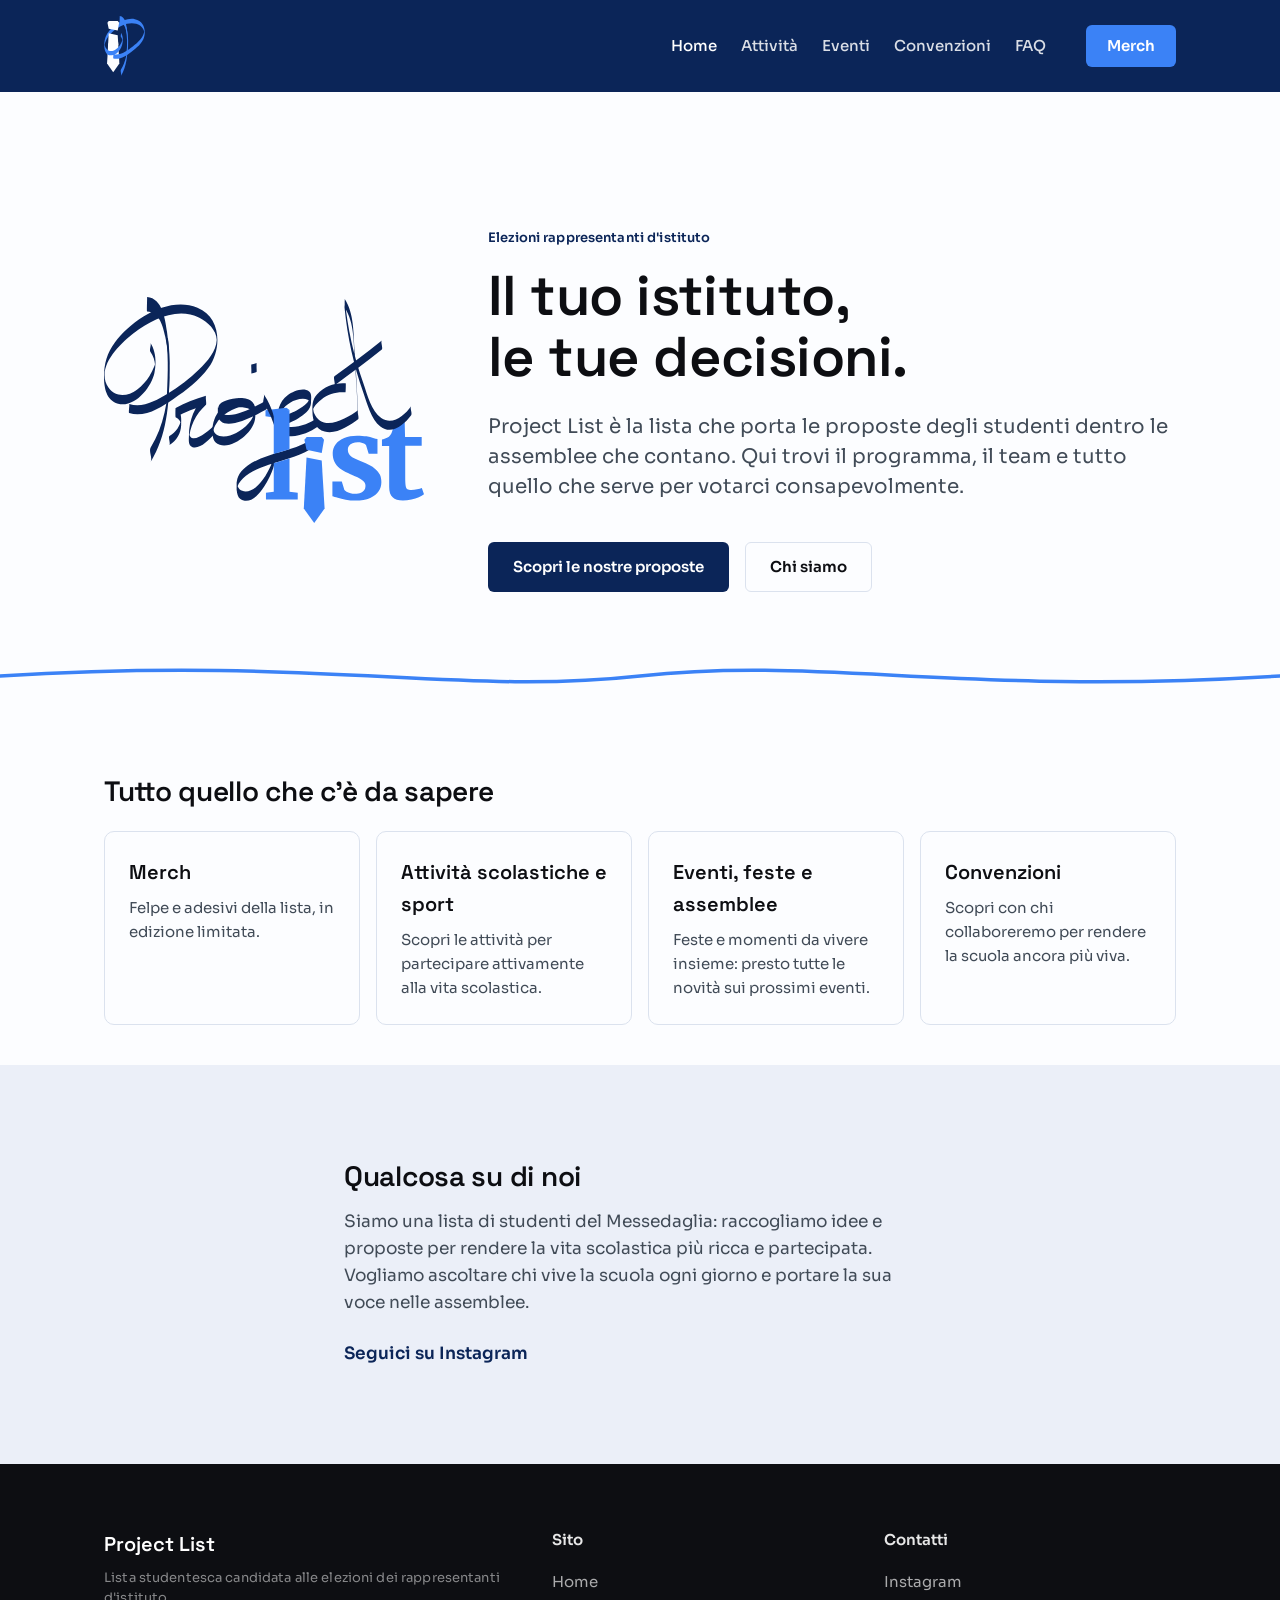
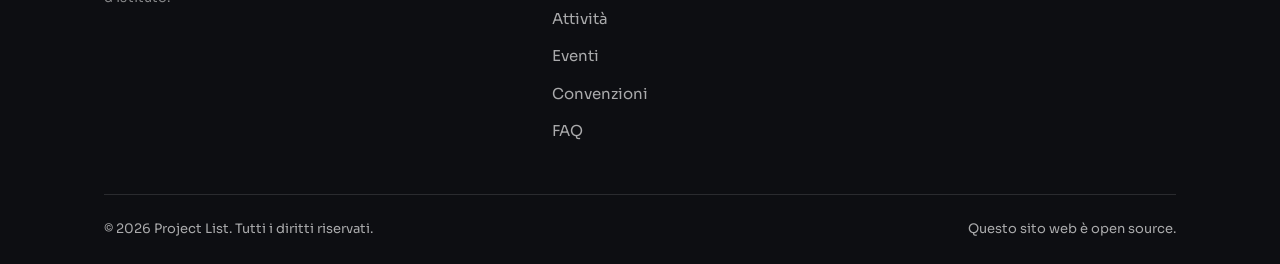
==== index.html @ 8d99fa71 "updated the empty pages" ====
<!DOCTYPE html>
<html lang="it">

<head>
  <meta charset="UTF-8">
  <meta name="viewport" content="width=device-width, initial-scale=1.0">

  <title>Home | Project List - A. Messedaglia</title>
  <meta name="description"
    content="Il sito ufficiale della lista Project List, candidata alle elezioni dei rappresentanti d'istituto. Scopri il programma, il team e i link utili.">

  <!-- Open Graph -->
  <meta property="og:type" content="website">
  <meta property="og:title" content="Project List - Candidatura Rappresentanti d'Istituto">
  <meta property="og:description"
    content="Il sito ufficiale della lista Project List, candidata alle elezioni dei rappresentanti d'istituto.">
  <meta property="og:image" content="assets/img/og-cover.jpg">
  <meta property="og:locale" content="it_IT">

  <!-- Favicon -->
  <link rel="icon" type="image/png" href="assets/logo/favicon.svg">

  <!-- CSS -->
  <link rel="stylesheet" href="style.css">
</head>

<body>

  <!-- ============ HEADER ============ -->
  <header class="site-header">
    <div class="container site-header__inner">
      <a href="index.html" class="site-header__logo">
        <img class="site-header__logo" src="assets/logo/icon.svg" alt="Project List">
      </a>

      <nav class="site-header__nav" id="site-nav" aria-label="Navigazione principale">
        <ul class="site-header__nav-list">
          <li><a href="index.html" aria-current="page">Home</a></li>
          <li><a href="pages/activities.html">Attività</a></li>
          <li><a href="pages/events.html">Eventi</a></li>
          <li><a href="pages/conventions.html">Convenzioni</a></li>
          <li><a href="pages/faq.html">FAQ</a></li>
        </ul>
        <a href="pages/merch.html" class="site-header__cta">Merch</a>
      </nav>

      <button class="site-header__toggle" aria-label="Apri il menu" aria-expanded="false"
        aria-controls="site-nav">&#9776;</button>
    </div>
  </header>

  <main>

    <!-- ============ HERO ============ -->
    <section class="section hero">
      <div class="container hero__inner">

        <div class="hero__logo">
          <img src="assets/logo/full-onwhite.svg" alt="Project List">
        </div>

        <div class="hero__copy">
          <p class="caption hero__eyebrow">Elezioni rappresentanti d'istituto</p>
          <h1 class="title title--hero hero__motto">
            Il tuo istituto,<br>le tue decisioni.
          </h1>
          <p class="text text--lg text--muted hero__lead">
            Project List è la lista che porta le proposte degli studenti dentro le assemblee che contano. Qui trovi il
            programma, il team e tutto quello che serve per votarci consapevolmente.
          </p>
          <div class="flex gap-2 hero__actions">
            <a href="#cards" class="button button--primary">Scopri le nostre proposte</a>
            <a href="#about-us" class="button button--secondary">Chi siamo</a>
          </div>
        </div>

      </div>
      <svg class="hero__stroke" viewBox="0 0 1120 40" preserveAspectRatio="none" aria-hidden="true">
        <path d="M0,20 C 280,0 400,40 560,20 C 720,0 840,40 1120,20" pathLength="1" />
      </svg>
    </section>

    <!-- ============ LINKS ============ -->
    <section class="section section--tight" id="cards">
      <div class="container">
        <h2 class="title title--md links__title">Tutto quello che c'è da sapere</h2>
        <div class="links__grid">
          <a href="pages/merch.html" class="card">
            <p class="card__title">Merch</p>
            <p class="card__text">Felpe e adesivi della lista, in edizione limitata.</p>
          </a>

          <a href="pages/activities.html" class="card">
            <p class="card__title">Attività scolastiche e sport</p>
            <p class="card__text">Scopri le attività per partecipare attivamente alla vita scolastica.</p>
          </a>

          <a href="pages/events.html" class="card">
            <p class="card__title">Eventi, feste e assemblee</p>
            <p class="card__text">Feste e momenti da vivere insieme: presto tutte le novità sui prossimi eventi.</p>
          </a>

          <a href="pages/conventions.html" class="card">
            <p class="card__title">Convenzioni</p>
            <p class="card__text">Scopri con chi collaboreremo per rendere la scuola ancora più viva.</p>
          </a>
        </div>
      </div>
    </section>

    <!-- ============ ABOUT US ============ -->
    <section class="section section--surface about" id="about-us">
      <div class="container about__inner">
        <h2 class="title title--md">Qualcosa su di noi</h2>
        <p class="text text--muted about__text">
          Siamo una lista di studenti del Messedaglia: raccogliamo idee e proposte per rendere la vita scolastica più
          ricca e partecipata. Vogliamo ascoltare chi vive la scuola ogni giorno e portare la sua voce nelle assemblee.
        </p>
        <a href="https://instagram.com" target="_blank" rel="noopener noreferrer" class="link">Seguici su Instagram</a>
      </div>
    </section>

  </main>

  <!-- ============ FOOTER ============ -->
  <footer class="site-footer">
    <div class="container">

      <div class="site-footer__grid">
        <div>
          <p class="site-footer__brand">Project List</p>
          <p class="caption" style="color: rgba(255,255,255,0.5);">
            Lista studentesca candidata alle elezioni dei rappresentanti d'istituto.
          </p>
        </div>

        <div>
          <p class="site-footer__col-title">Sito</p>
          <ul class="site-footer__col-list">
            <li><a href="index.html">Home</a></li>
            <li><a href="pages/activities.html">Attività</a></li>
            <li><a href="pages/events.html">Eventi</a></li>
            <li><a href="pages/conventions.html">Convenzioni</a></li>
            <li><a href="pages/faq.html">FAQ</a></li>
          </ul>
        </div>

        <div>
          <p class="site-footer__col-title">Contatti</p>
          <ul class="site-footer__col-list">
            <li><a href="https://instagram.com">Instagram</a></li>
          </ul>
        </div>
      </div>

      <div class="site-footer__bottom">
        <p>&copy; <span id="year"></span> Project List. Tutti i diritti riservati.</p>
        <div class="site-footer__legal-links">
          <a href="https://github.com/ie74/project-list">Questo sito web è open source.</a>
        </div>
      </div>

    </div>
  </footer>

  <script src="script.js"></script>

</body>

</html>
---- style.css ----
/* --- Fonts --- */
@import url('https://fonts.googleapis.com/css2?family=Space+Grotesk:wght@500;600;700&family=Sora:wght@400;500;600;700&display=swap');

/* ========================================================= */
:root {
  /* Primary colors (from brandboard) */
  --color-text-primary: #0d0e12;
  --color-text-secondary: #414b57;
  --color-bg: #fcfdff;
  --color-surface: #ebeff8;
  --color-accent: #3b82f6;
  --color-accent-navy: #0b2558;

  /* Variants */
  --color-accent-hover: #2f6fe0;
  --color-navy-hover: #0e2f6b;
  --color-border: #dbe2ee;

  /* Tipografy */
  --font-display: 'Space Grotesk', 'Segoe UI', sans-serif;
  --font-body: 'Sora', 'Segoe UI', sans-serif;

  /* Font sizes */
  --fs-xs: 0.8125rem;
  --fs-sm: 0.9375rem;
  --fs-base: 1.0625rem;
  --fs-lg: 1.25rem;
  --fs-xl: 1.75rem;
  --fs-2xl: 2.5rem;
  --fs-3xl: 3.5rem;

  /* Spacing */
  --space-1: 0.5rem;
  --space-2: 1rem;
  --space-3: 1.5rem;
  --space-4: 2.5rem;
  --space-5: 4rem;
  --space-6: 6rem;

  /* Layout */
  --max-width: 1120px;
  --radius-sm: 6px;
  --radius-md: 10px;

  /* Motion */
  --ease: cubic-bezier(0.4, 0, 0.2, 1);
  --transition-fast: 0.15s var(--ease);
  --transition-base: 0.25s var(--ease);
}

/* ========================================================= */
/* --- CSS Reset --- */
*,
*::before,
*::after {
  margin: 0;
  padding: 0;
  box-sizing: border-box;
}

html {
  scroll-behavior: smooth;
  -ms-overflow-style: none;
  scrollbar-width: none;
}

html::-webkit-scrollbar {
  display: none;
}

body {
  margin: 0;
  background: var(--color-bg);
  color: var(--color-text-primary);
  font-family: var(--font-body);
  font-size: var(--fs-base);
  line-height: 1.6;
  -webkit-font-smoothing: antialiased;
}

img,
svg {
  display: block;
  max-width: 100%;
}

a {
  color: inherit;
  text-decoration: none;
}

ul,
ol {
  list-style: none;
}

button {
  font: inherit;
  border: none;
  background: none;
  cursor: pointer;
}

/* --- Visible focus --- */
:focus-visible {
  outline: 2px solid var(--color-accent);
  outline-offset: 3px;
}

/* --- Reduced animations --- */
@media (prefers-reduced-motion: reduce) {

  *,
  *::before,
  *::after {
    animation-duration: 0.01ms !important;
    animation-iteration-count: 1 !important;
    transition-duration: 0.01ms !important;
    scroll-behavior: auto !important;
  }
}

/* ========================================================= */
/* --- Base Layout --- */

.container {
  width: 100%;
  max-width: var(--max-width);
  margin-inline: auto;
  padding-inline: var(--space-3);
}

.section {
  padding-block: var(--space-6);
}

.section--tight {
  padding-block: var(--space-4);
}

@media (max-width: 830px) {
  .section {
    padding-block: var(--space-3);
  }

  .section--tight{
    padding-block: var(--space-2);
  }
}

.section--surface {
  background: var(--color-surface);
}

main {
  display: block;
}

/* ========================================================= */
/* --- Typography --- */

/* Ttiles */
.title {
  font-family: var(--font-display);
  font-weight: 600;
  line-height: 1.1;
  letter-spacing: -0.01em;
  color: var(--color-text-primary);
}

.title--hero {
  font-size: var(--fs-3xl);
}

.title--lg {
  font-size: var(--fs-2xl);
}

.title--md {
  font-size: var(--fs-xl);
}

/* Text */
.text {
  font-family: var(--font-body);
  font-size: var(--fs-base);
  color: var(--color-text-primary);
}

.text--muted {
  color: var(--color-text-secondary);
}

.text--lg {
  font-size: var(--fs-lg);
  line-height: 1.5;
}

/* Captions */
.caption {
  font-family: var(--font-body);
  font-size: var(--fs-xs);
  color: var(--color-text-secondary);
  letter-spacing: 0.01em;
}

/* Links */
.link {
  color: var(--color-accent-navy);
  font-weight: 600;
  position: relative;
  transition: color var(--transition-fast);
}

/* clip-path invece di scaleX: evita che l'underline sembri più spesso
   durante l'animazione (subpixel snapping su elementi sottili) */
.link::after {
  content: '';
  position: absolute;
  left: 0;
  bottom: -2px;
  width: 100%;
  height: 1.5px;
  background: currentColor;
  clip-path: inset(0 100% 0 0);
  transition: clip-path var(--transition-base);
}

.link:hover::after {
  clip-path: inset(0 0 0 0);
}

.link:hover {
  color: var(--color-accent);
}

/* ========================================================= */
/* Buttons */

.button {
  display: inline-flex;
  align-items: center;
  justify-content: center;
  gap: var(--space-1);
  padding: 0.8em 1.6em;
  border-radius: var(--radius-sm);
  font-family: var(--font-body);
  font-weight: 600;
  font-size: var(--fs-sm);
  cursor: pointer;
  transition: background var(--transition-fast), color var(--transition-fast), border-color var(--transition-fast), transform var(--transition-fast);
  border: 1.5px solid transparent;
}

.button:active {
  transform: translateY(1px);
}

/* Primary */
.button--primary {
  background: var(--color-accent-navy);
  color: #fff;
}

.button--primary:hover {
  background: var(--color-navy-hover);
}

/* Secondary */
.button--secondary {
  background: transparent;
  border-color: var(--color-border);
  color: var(--color-text-primary);
}

.button--secondary:hover {
  border-color: var(--color-accent-navy);
  color: var(--color-accent-navy);
}

/* Accent */
.button--accent {
  background: var(--color-accent);
  color: #fff;
}

.button--accent:hover {
  background: var(--color-accent-hover);
}

/* ========================================================= */
/* Cards */

.card {
  display: block;
  padding: var(--space-3);
  background: var(--color-bg);
  border: 1.5px solid var(--color-border);
  border-radius: var(--radius-md);
  transition: border-color var(--transition-base), transform var(--transition-base);
}

.card:hover {
  border-color: var(--color-accent);
  transform: translateY(-3px);
}

.card__title {
  font-family: var(--font-display);
  font-weight: 600;
  font-size: var(--fs-lg);
  color: var(--color-text-primary);
  margin-bottom: var(--space-1);
}

.card__text {
  font-size: var(--fs-sm);
  color: var(--color-text-secondary);
}

/* ========================================================= */
/* Header */

.site-header {
  background: var(--color-accent-navy);
  position: sticky;
  top: 0;
  z-index: 100;
}

.site-header__inner {
  display: flex;
  align-items: center;
  justify-content: space-between;
  gap: var(--space-3);
  padding-block: var(--space-2);
}

/* Logo */
.site-header__logo {
  display: flex;
  align-items: center;
  height: 60px;
}

.site-header__nav {
  display: flex;
  align-items: center;
  gap: var(--space-4);
}

.site-header__nav-list {
  display: flex;
  gap: var(--space-3);
}

.site-header__nav-list a {
  color: rgba(255, 255, 255, 0.85);
  font-size: var(--fs-sm);
  font-weight: 500;
  transition: color var(--transition-fast);
}

.site-header__nav-list a:hover,
.site-header__nav-list a[aria-current="page"] {
  color: #fff;
}

.site-header__cta {
  background: var(--color-accent);
  color: #fff;
  padding: 0.6em 1.4em;
  border-radius: var(--radius-sm);
  font-size: var(--fs-sm);
  font-weight: 600;
  transition: background var(--transition-fast);
}

.site-header__cta:hover {
  background: var(--color-accent-hover);
}

/* Toggle menu mobile */
.site-header__toggle {
  display: none;
  color: #fff;
  font-size: 1.5rem;
}

@media (max-width: 720px) {
  .site-header__nav {
    display: none;
  }

  .site-header__toggle {
    display: block;
  }

  /* Stato aperto: il menu diventa un pannello a tutta larghezza sotto l'header */
  .site-header__nav.is-open {
    display: flex;
    flex-direction: column;
    align-items: flex-start;
    gap: var(--space-2);
    position: absolute;
    top: 100%;
    left: 0;
    right: 0;
    background: var(--color-accent-navy);
    padding: var(--space-2) var(--space-3) var(--space-3);
  }

  .site-header__nav.is-open .site-header__nav-list {
    flex-direction: column;
    gap: var(--space-2);
  }
}

/* ========================================================= */
/* Footer */

.site-footer {
  background: var(--color-text-primary);
  color: rgba(255, 255, 255, 0.65);
  padding-block: var(--space-5) var(--space-3);
}

.site-footer__grid {
  display: grid;
  grid-template-columns: 1.4fr 1fr 1fr;
  gap: var(--space-4);
  padding-bottom: var(--space-4);
  border-bottom: 1px solid rgba(255, 255, 255, 0.12);
}

@media (max-width: 720px) {
  .site-footer__grid {
    grid-template-columns: 1fr;
    gap: var(--space-3);
  }
}

.site-footer__brand {
  color: #fff;
  font-family: var(--font-display);
  font-weight: 600;
  font-size: var(--fs-lg);
  margin-bottom: var(--space-1);
}

.site-footer__col-title {
  color: rgba(255, 255, 255, 0.9);
  font-weight: 600;
  font-size: var(--fs-sm);
  margin-bottom: var(--space-2);
}

.site-footer__col-list li {
  margin-bottom: 0.6em;
}

.site-footer__col-list a {
  font-size: var(--fs-sm);
  transition: color var(--transition-fast);
}

.site-footer__col-list a:hover {
  color: #fff;
}

.site-footer__bottom {
  display: flex;
  align-items: center;
  justify-content: space-between;
  flex-wrap: wrap;
  gap: var(--space-2);
  padding-top: var(--space-3);
  font-size: var(--fs-xs);
}

.site-footer__legal-links {
  display: flex;
  gap: var(--space-3);
}

.site-footer__legal-links a:hover {
  color: #fff;
}

/* ========================================================= */
/* Utility */

.flex {
  display: flex;
}

.flex-col {
  display: flex;
  flex-direction: column;
}

.items-center {
  align-items: center;
}

.justify-between {
  justify-content: space-between;
}

.gap-1 {
  gap: var(--space-1);
}

.gap-2 {
  gap: var(--space-2);
}

.gap-3 {
  gap: var(--space-3);
}

.text-center {
  text-align: center;
}

.sr-only {
  position: absolute;
  width: 1px;
  height: 1px;
  padding: 0;
  margin: -1px;
  overflow: hidden;
  clip: rect(0, 0, 0, 0);
  white-space: nowrap;
  border: 0;
}

.section {
  scroll-margin-top: 92px;
}

/* =========================================================
PAGES
========================================================= */

/* --- Index --- */
.hero {
  position: relative;
  background: var(--color-bg);
  padding-bottom: var(--space-4);
  overflow: hidden;
}

.hero__inner {
  display: flex;
  align-items: center;
  gap: var(--space-5);
  padding-block: var(--space-4);
}

.hero__logo {
  flex: 0 0 auto;
  width: 320px;
}

.hero__logo img {
  width: 100%;
  height: auto;
}

.hero__copy {
  flex: 1 1 auto;
  min-width: 0;
}

@media (max-width: 830px) {
  .hero__inner {
    flex-direction: column;
    align-items: flex-start;
    gap: var(--space-3);
  }

  .hero__logo {
    width: min(250px, 100%);
    margin: 0px auto;
  }
}

.hero__eyebrow {
  margin-bottom: var(--space-2);
  color: var(--color-accent-navy);
  font-weight: 600;
}

.hero__motto {
  margin-bottom: var(--space-3);
}

.hero__lead {
  max-width: 56ch;
  margin-bottom: var(--space-4);
}

.hero__actions {
  flex-wrap: wrap;
}

/* Hero stroke */
.hero__stroke {
  width: 100%;
  height: 40px;
  margin-top: var(--space-3);
}

.hero__stroke path {
  fill: none;
  stroke: var(--color-accent);
  stroke-width: 3.5;
  stroke-linecap: round;
  /* pathLength="1" normalizza la lunghezza del tracciato: evita il salto
     ("teleport") che si vedeva al primo render con dasharray/offset a 1000 */
  stroke-dasharray: 1;
  stroke-dashoffset: 1;
  animation: draw-stroke 1.4s var(--ease) 0.3s forwards;
}

@keyframes draw-stroke {
  to {
    stroke-dashoffset: 0;
  }
}

.links__title {
  margin-bottom: var(--space-3);
}

.links__grid {
  display: grid;
  grid-template-columns: repeat(4, 1fr);
  gap: var(--space-2);
}

@media (max-width: 900px) {
  .links__grid {
    grid-template-columns: repeat(2, 1fr);
  }
}

@media (max-width: 540px) {
  .links__grid {
    grid-template-columns: 1fr;
  }
}

.about__inner {
  max-width: 640px;
}

.about__text {
  margin-block: var(--space-2) var(--space-3);
}

/* Activities */

.coming-soon {
  position: relative;
  overflow: hidden;
  min-height: 430px;
  display: grid;
  place-items: center;
  isolation: isolate;
}

.coming-soon::before,
.coming-soon::after {
  content: '';
  position: absolute;
  z-index: -1;
  width: 340px;
  aspect-ratio: 1;
  border-radius: 50%;
  filter: blur(1px);
}

.coming-soon::before {
  top: -210px;
  right: -70px;
  background: radial-gradient(circle, rgba(59, 130, 246, 0.2), transparent 70%);
}

.coming-soon::after {
  bottom: -220px;
  left: -70px;
  background: radial-gradient(circle, rgba(11, 37, 88, 0.15), transparent 70%);
}

.coming-soon__content {
  width: min(100%, 860px);
  margin-inline: auto;
  padding: clamp(2rem, 6vw, 5rem);
  text-align: center;
  background: rgba(255, 255, 255, 0.78);
  border: 1px solid var(--color-border);
  border-radius: 24px;
  box-shadow: 0 24px 70px rgba(11, 37, 88, 0.1);
  backdrop-filter: blur(12px);
}

.coming-soon__eyebrow {
  display: inline-block;
  margin-bottom: var(--space-2);
  padding: 0.35rem 0.8rem;
  border-radius: 999px;
  background: #e7efff;
  color: var(--color-accent-navy);
  font-weight: 700;
  text-transform: uppercase;
  letter-spacing: 0.08em;
}

.coming-soon__title {
  margin-bottom: var(--space-2);
  font-size: clamp(2.8rem, 8vw, 5.4rem);
  letter-spacing: -0.06em;
}

.coming-soon__text {
  max-width: 48ch;
  margin: 0 auto var(--space-3);
}

.coming-soon__actions {
  display: flex;
  justify-content: center;
  flex-wrap: wrap;
  gap: var(--space-1);
}

@media (max-width: 600px) {
  .coming-soon {
    min-height: 360px;
  }
}

.bento {
      display: grid;
      grid-template-columns: repeat(4, 1fr);
      grid-auto-rows: minmax(180px, auto);
      gap: var(--space-2);
}


.bento__item {
  display: flex;
  flex-direction: column;
  justify-content: space-between;
  min-width: 0;
}

.bento__item--wide {
  grid-column: span 2;
}

.bento__item--tall {
  grid-row: span 2;
}

.bento__icon {
  font-size: 2rem;
  line-height: 1;
}

.bento__item--more {
  align-items: center;
  justify-content: center;
  text-align: center;
  background: var(--color-surface);
}

.card__title,
.card__text {
  overflow-wrap: break-word;
}

@media (max-width: 900px) {
  .bento {
    grid-template-columns: repeat(2, 1fr);
  }

  .bento__item--wide {
    grid-column: span 2;
  }

  .bento__item--tall {
    grid-row: span 1;
  }
}

@media (max-width: 540px) {
  .bento {
    grid-template-columns: 1fr;
    grid-auto-rows: auto;
  }

  .bento__item,
  .bento__item--wide,
  .bento__item--tall {
    grid-column: span 1;
    grid-row: span 1;
  }
}
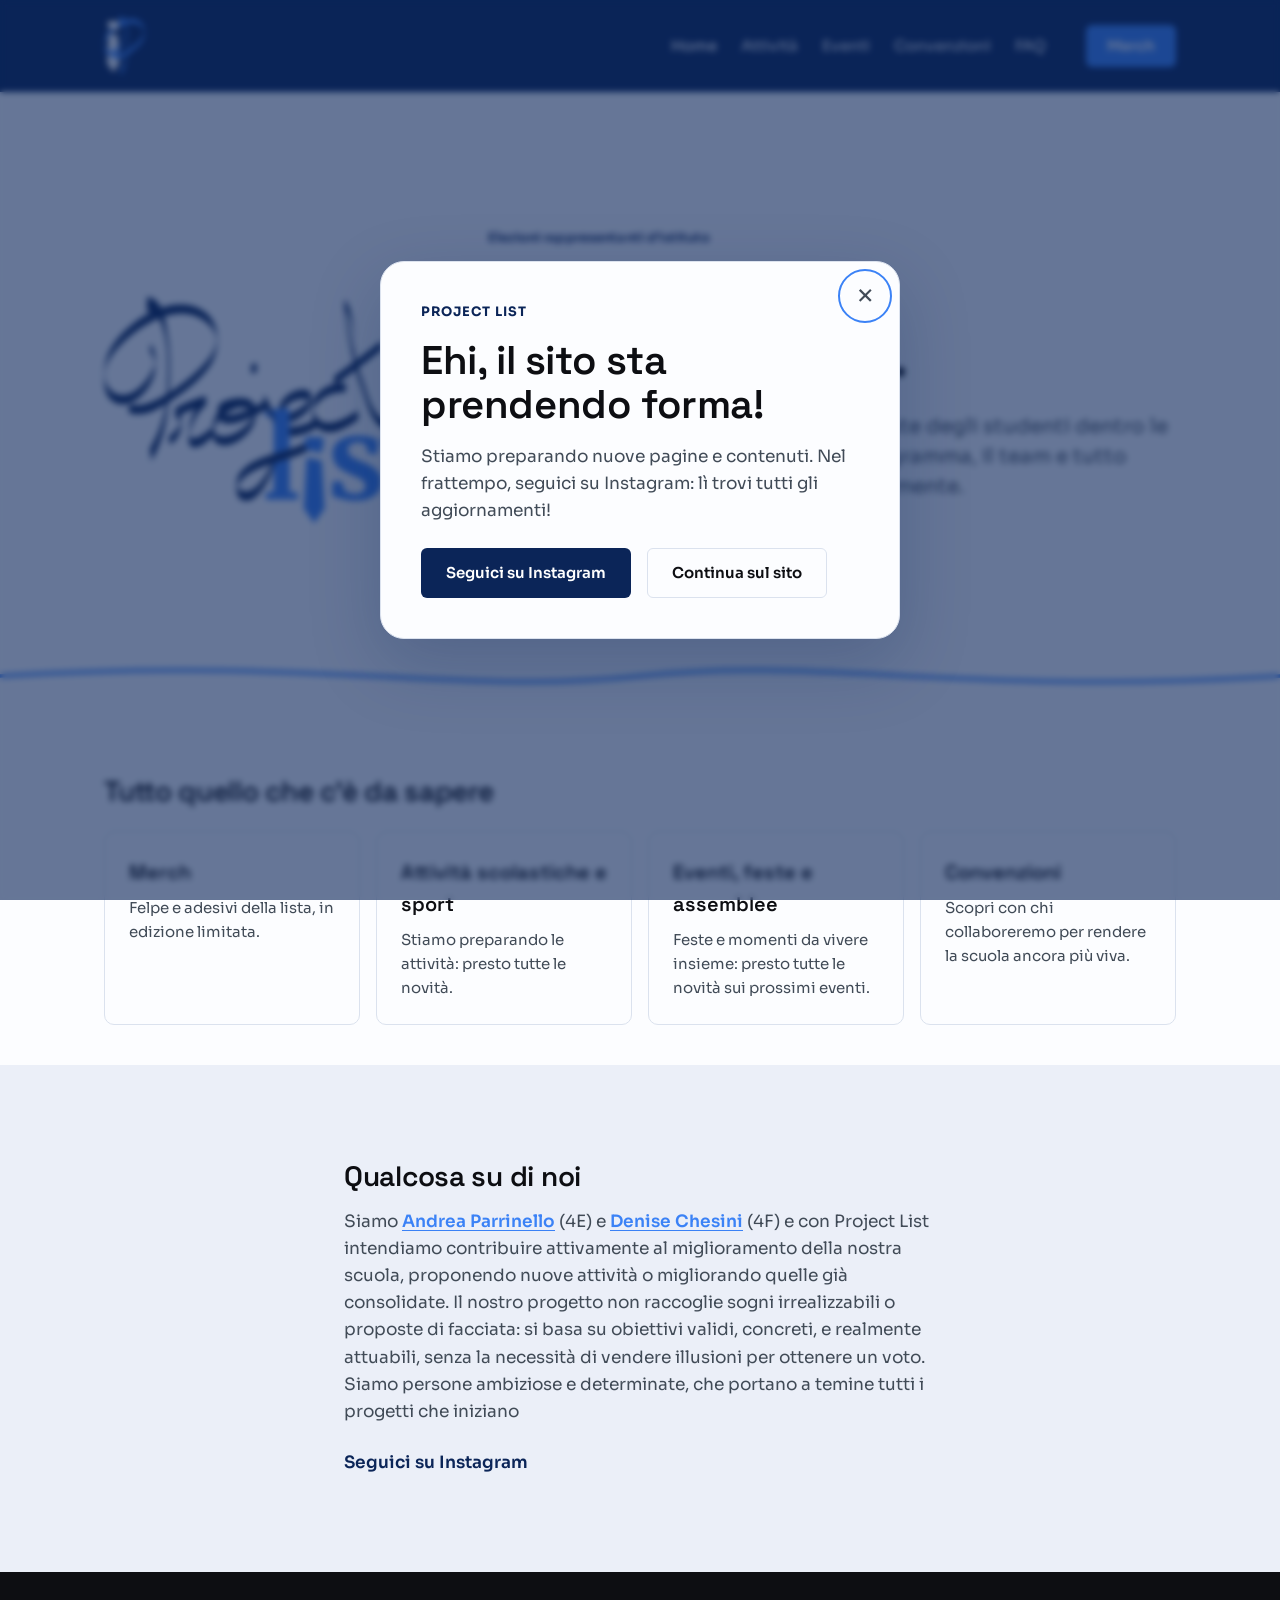
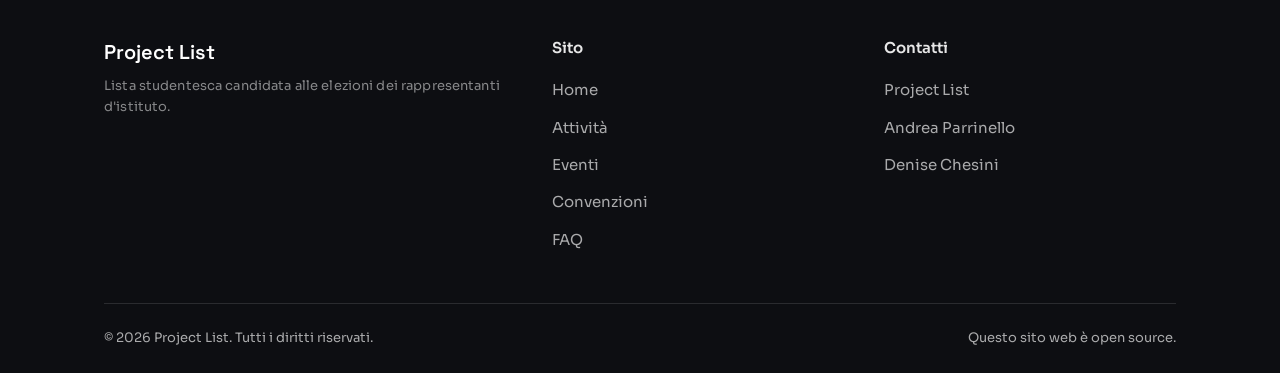
==== commit 3c85bd21: "added some features" ====
--- a/index.html
+++ b/index.html
@@ -92,7 +92,7 @@
 
           <a href="pages/activities.html" class="card">
             <p class="card__title">Attività scolastiche e sport</p>
-            <p class="card__text">Scopri le attività per partecipare attivamente alla vita scolastica.</p>
+            <p class="card__text">Stiamo preparando le attività: presto tutte le novità.</p>
           </a>
 
           <a href="pages/events.html" class="card">
@@ -113,8 +113,9 @@
       <div class="container about__inner">
         <h2 class="title title--md">Qualcosa su di noi</h2>
         <p class="text text--muted about__text">
-          Siamo una lista di studenti del Messedaglia: raccogliamo idee e proposte per rendere la vita scolastica più
-          ricca e partecipata. Vogliamo ascoltare chi vive la scuola ogni giorno e portare la sua voce nelle assemblee.
+          Siamo <a class="about__person-link" href="https://www.instagram.com/_andreaparrinello" target="_blank" rel="noopener noreferrer">Andrea Parrinello</a> (4E) e <a class="about__person-link" href="https://www.instagram.com/denisechesini/" target="_blank" rel="noopener noreferrer">Denise Chesini</a> (4F) e con Project List intendiamo contribuire attivamente al miglioramento della nostra scuola, proponendo nuove attività o migliorando quelle già consolidate.
+          Il nostro progetto non raccoglie sogni irrealizzabili o proposte di facciata: si basa su obiettivi validi, concreti, e realmente attuabili, senza la necessità di vendere illusioni per ottenere un voto.
+          Siamo persone ambiziose e determinate,  che portano a temine tutti i progetti che iniziano
         </p>
         <a href="https://instagram.com" target="_blank" rel="noopener noreferrer" class="link">Seguici su Instagram</a>
       </div>
@@ -148,7 +149,9 @@
         <div>
           <p class="site-footer__col-title">Contatti</p>
           <ul class="site-footer__col-list">
-            <li><a href="https://instagram.com">Instagram</a></li>
+            <li><a href="https://instagram.com">Project List</a></li>
+            <li><a href="https://www.instagram.com/_andreaparrinello">Andrea Parrinello</a></li>
+            <li><a href="https://www.instagram.com/denisechesini/">Denise Chesini</a></li>
           </ul>
         </div>
       </div>
--- a/style.css
+++ b/style.css
@@ -488,6 +488,76 @@
 }
 
 /* ========================================================= */
+/* Site notice */
+
+.site-notice {
+  width: min(520px, calc(100% - 2rem));
+  max-height: calc(100dvh - 2rem);
+  margin: auto;
+  padding: clamp(1.5rem, 5vw, 2.5rem);
+  overflow-y: auto;
+  background: var(--color-bg);
+  color: var(--color-text-primary);
+  border: 1px solid var(--color-border);
+  border-radius: 24px;
+  box-shadow: 0 24px 70px rgba(11, 37, 88, 0.22);
+}
+
+.site-notice::backdrop {
+  background: rgba(11, 37, 88, 0.62);
+  backdrop-filter: blur(3px);
+}
+
+.site-notice__close {
+  position: absolute;
+  top: 0.75rem;
+  right: 0.75rem;
+  display: grid;
+  place-items: center;
+  width: 2.75rem;
+  height: 2.75rem;
+  border-radius: 50%;
+  color: var(--color-text-secondary);
+  font-size: 1.75rem;
+  line-height: 1;
+  transition: background var(--transition-fast), color var(--transition-fast);
+}
+
+.site-notice__close:hover {
+  background: var(--color-surface);
+  color: var(--color-text-primary);
+}
+
+.site-notice__eyebrow {
+  margin-bottom: var(--space-2);
+  color: var(--color-accent-navy);
+  font-weight: 700;
+  text-transform: uppercase;
+  letter-spacing: 0.08em;
+}
+
+.site-notice__title {
+  margin-bottom: var(--space-2);
+  font-size: clamp(1.8rem, 5vw, 2.5rem);
+}
+
+.site-notice__text {
+  margin-bottom: var(--space-3);
+}
+
+.site-notice__actions {
+  display: flex;
+  flex-wrap: wrap;
+  gap: var(--space-2);
+}
+
+@media (max-width: 540px) {
+  .site-notice__actions > * {
+    width: 100%;
+  }
+}
+
+/* ========================================================= */
 /* Utility */
 
 .flex {
@@ -660,6 +730,18 @@
   margin-block: var(--space-2) var(--space-3);
 }
 
+.about__person-link {
+  color: var(--color-accent);
+  font-weight: 600;
+  text-decoration: underline;
+  text-underline-offset: 0.2em;
+  cursor: pointer;
+}
+
+.about__person-link:hover {
+  color: var(--color-accent-hover);
+}
+
 /* Activities */
 
 .coming-soon {
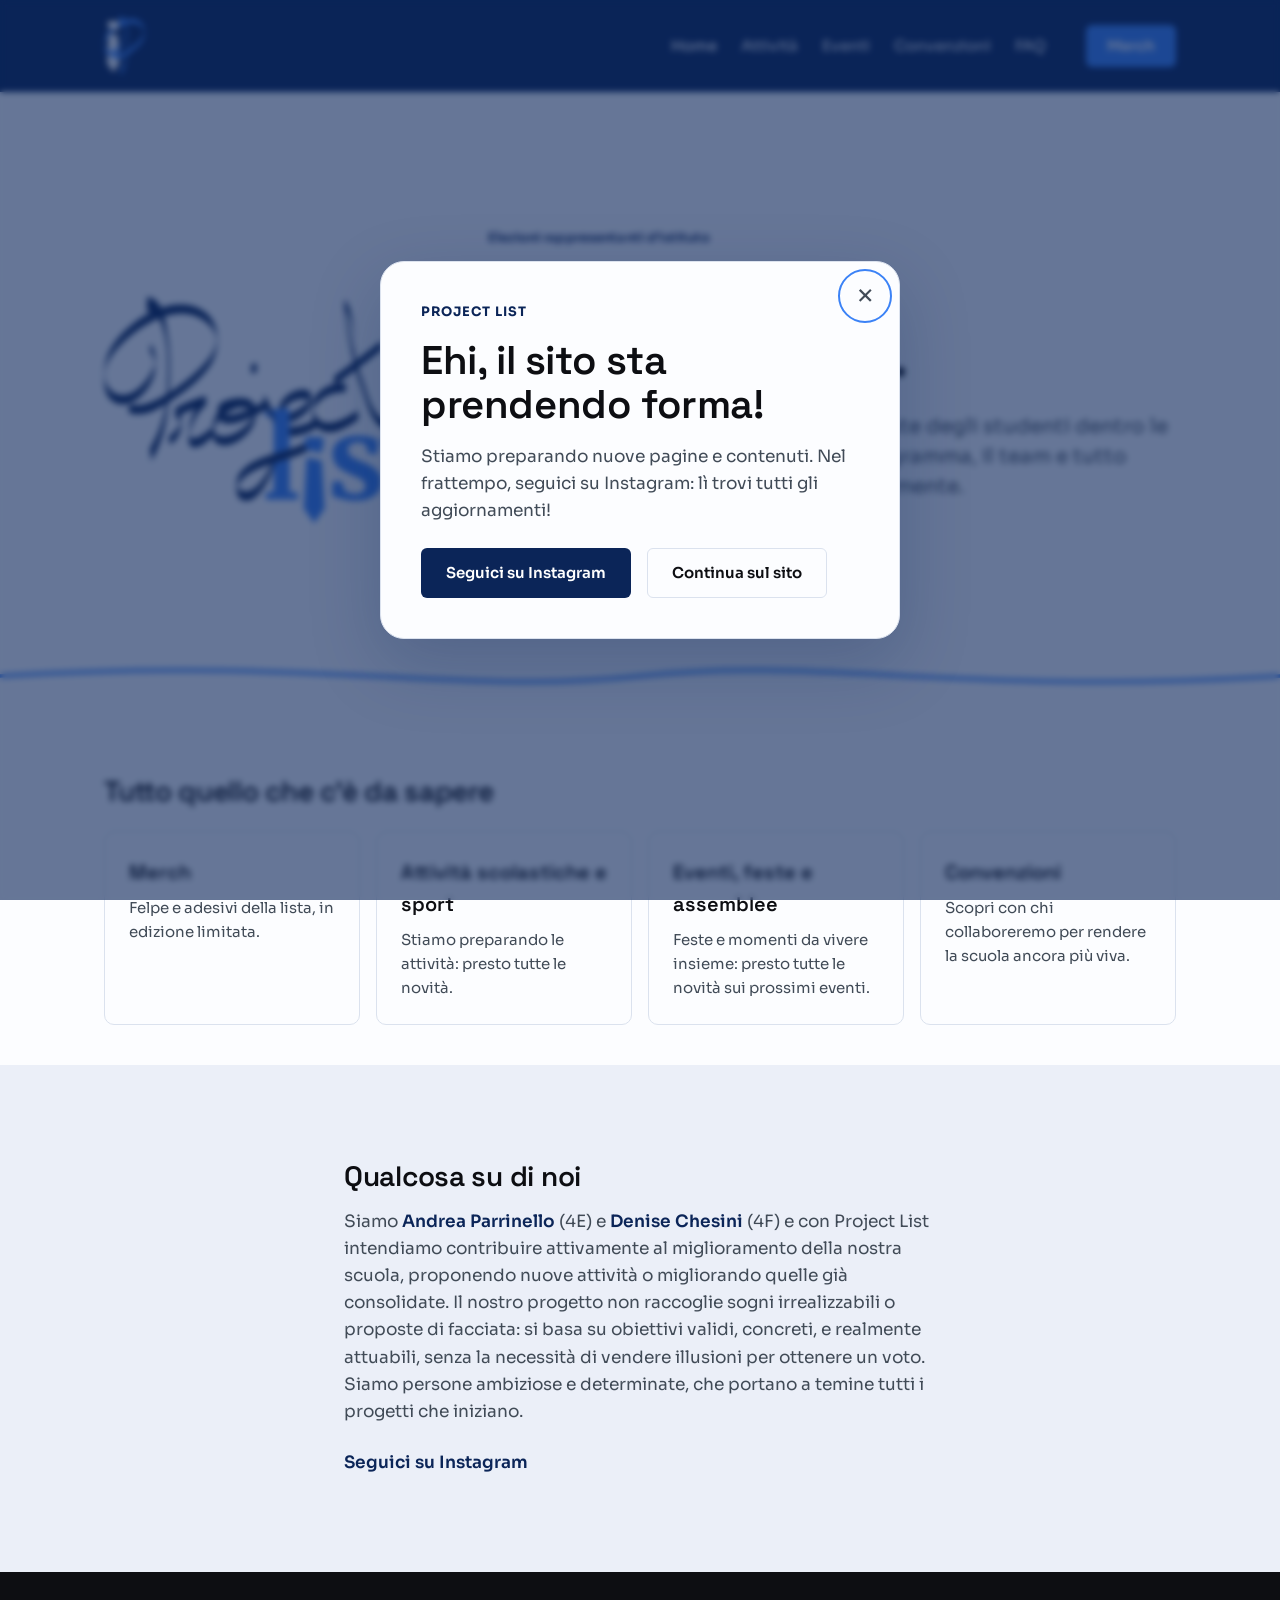
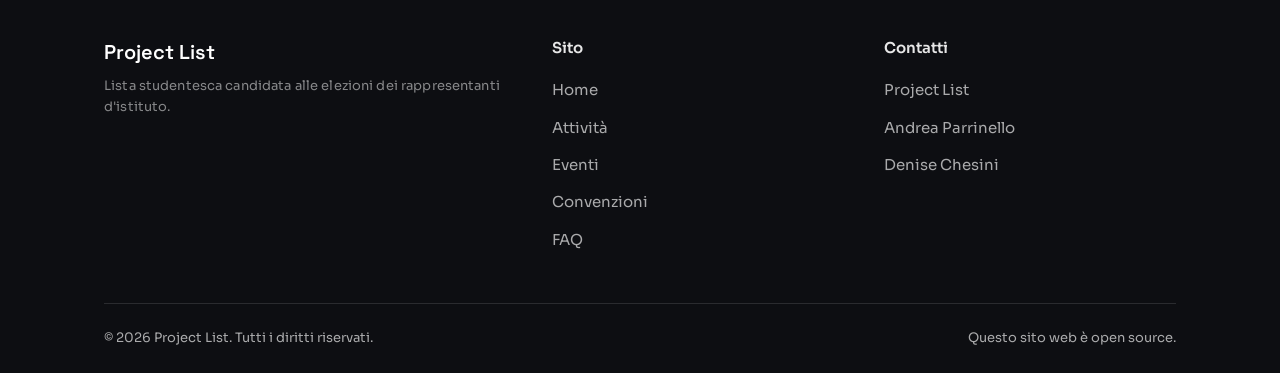
==== commit debcbade: "Merge pull request #5 from ie74/pop-up-feature added some features (About Us, Popup)" ====
--- a/index.html
+++ b/index.html
@@ -113,9 +113,9 @@
       <div class="container about__inner">
         <h2 class="title title--md">Qualcosa su di noi</h2>
         <p class="text text--muted about__text">
-          Siamo <a class="about__person-link" href="https://www.instagram.com/_andreaparrinello" target="_blank" rel="noopener noreferrer">Andrea Parrinello</a> (4E) e <a class="about__person-link" href="https://www.instagram.com/denisechesini/" target="_blank" rel="noopener noreferrer">Denise Chesini</a> (4F) e con Project List intendiamo contribuire attivamente al miglioramento della nostra scuola, proponendo nuove attività o migliorando quelle già consolidate.
+          Siamo <a class="link" href="https://www.instagram.com/_andreaparrinello" target="_blank" rel="noopener noreferrer">Andrea Parrinello</a> (4E) e <a class="link" href="https://www.instagram.com/denisechesini/" target="_blank" rel="noopener noreferrer">Denise Chesini</a> (4F) e con Project List intendiamo contribuire attivamente al miglioramento della nostra scuola, proponendo nuove attività o migliorando quelle già consolidate.
           Il nostro progetto non raccoglie sogni irrealizzabili o proposte di facciata: si basa su obiettivi validi, concreti, e realmente attuabili, senza la necessità di vendere illusioni per ottenere un voto.
-          Siamo persone ambiziose e determinate,  che portano a temine tutti i progetti che iniziano
+          Siamo persone ambiziose e determinate,  che portano a temine tutti i progetti che iniziano.
         </p>
         <a href="https://instagram.com" target="_blank" rel="noopener noreferrer" class="link">Seguici su Instagram</a>
       </div>
--- a/style.css
+++ b/style.css
@@ -730,18 +730,6 @@
   margin-block: var(--space-2) var(--space-3);
 }
 
-.about__person-link {
-  color: var(--color-accent);
-  font-weight: 600;
-  text-decoration: underline;
-  text-underline-offset: 0.2em;
-  cursor: pointer;
-}
-
-.about__person-link:hover {
-  color: var(--color-accent-hover);
-}
-
 /* Activities */
 
 .coming-soon {
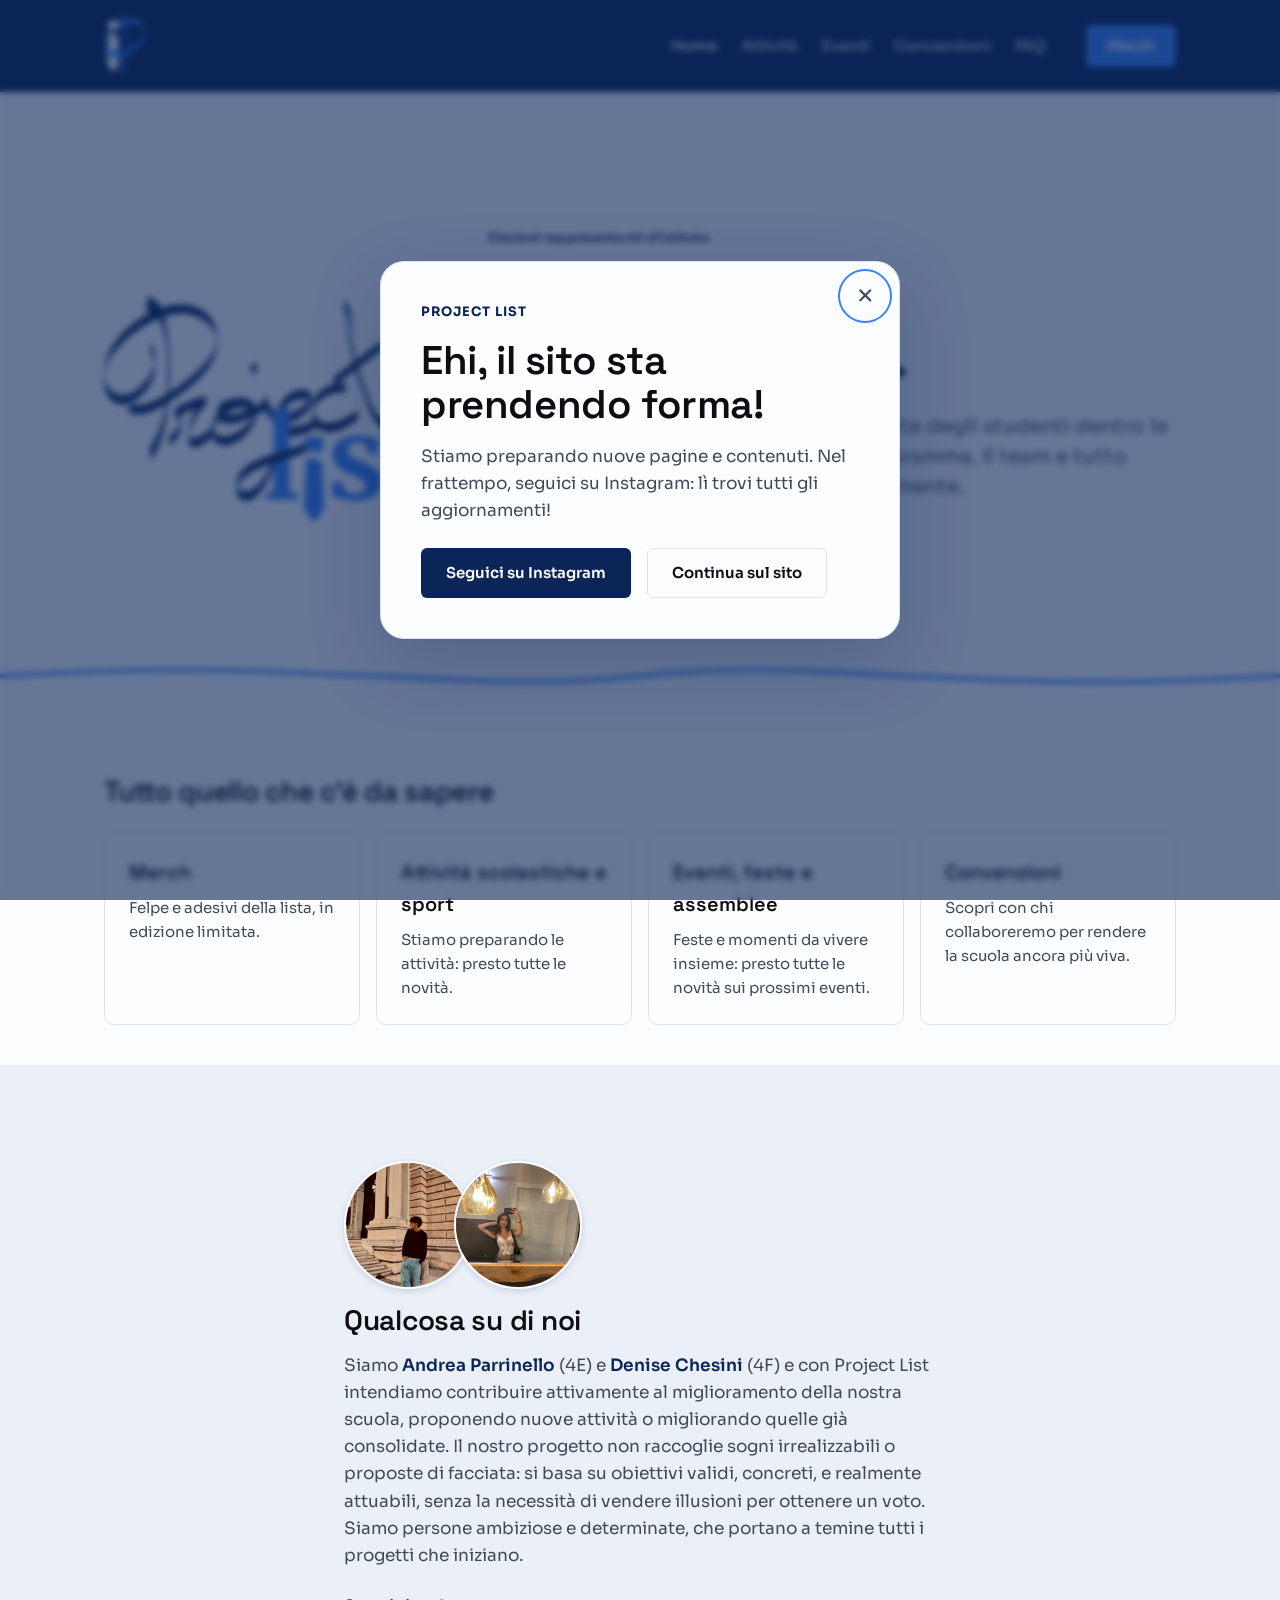
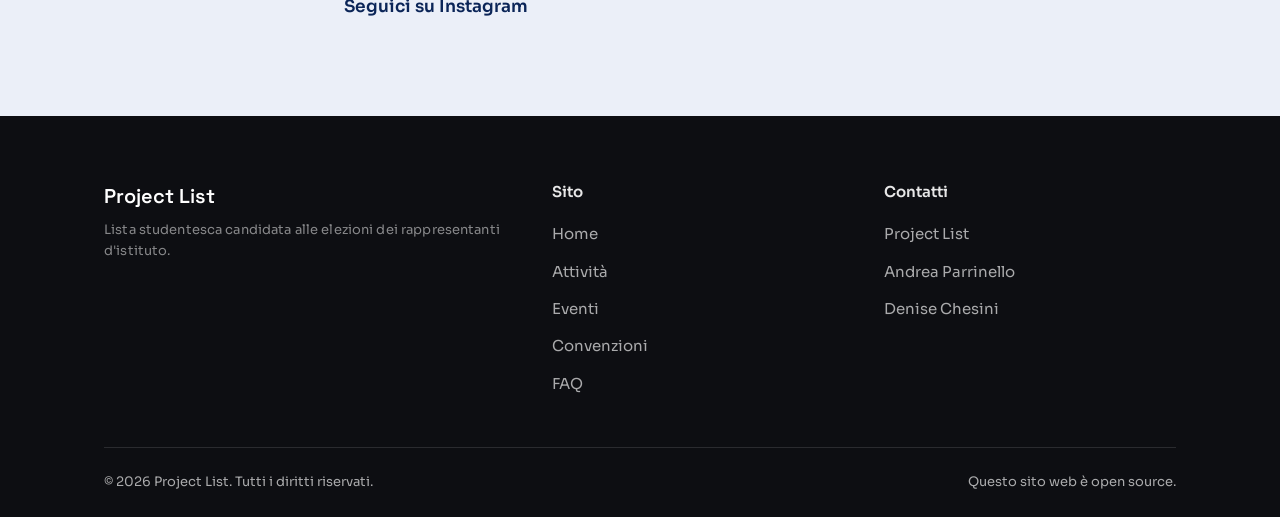
==== commit 4c52bd20: "Added avatar profile pictures for about us section" ====
--- a/index.html
+++ b/index.html
@@ -111,11 +111,20 @@
     <!-- ============ ABOUT US ============ -->
     <section class="section section--surface about" id="about-us">
       <div class="container about__inner">
+        <div class="about__avatars" aria-hidden="true">
+          <img class="about__avatar" src="/assets/img/andrea.jpeg" alt="">
+          <img class="about__avatar" src="/assets/img/denise.jpeg" alt="">
+        </div>
         <h2 class="title title--md">Qualcosa su di noi</h2>
         <p class="text text--muted about__text">
-          Siamo <a class="link" href="https://www.instagram.com/_andreaparrinello" target="_blank" rel="noopener noreferrer">Andrea Parrinello</a> (4E) e <a class="link" href="https://www.instagram.com/denisechesini/" target="_blank" rel="noopener noreferrer">Denise Chesini</a> (4F) e con Project List intendiamo contribuire attivamente al miglioramento della nostra scuola, proponendo nuove attività o migliorando quelle già consolidate.
-          Il nostro progetto non raccoglie sogni irrealizzabili o proposte di facciata: si basa su obiettivi validi, concreti, e realmente attuabili, senza la necessità di vendere illusioni per ottenere un voto.
-          Siamo persone ambiziose e determinate,  che portano a temine tutti i progetti che iniziano.
+          Siamo <a class="link" href="https://www.instagram.com/_andreaparrinello" target="_blank"
+            rel="noopener noreferrer">Andrea Parrinello</a> (4E) e <a class="link"
+            href="https://www.instagram.com/denisechesini/" target="_blank" rel="noopener noreferrer">Denise Chesini</a>
+          (4F) e con Project List intendiamo contribuire attivamente al miglioramento della nostra scuola, proponendo
+          nuove attività o migliorando quelle già consolidate.
+          Il nostro progetto non raccoglie sogni irrealizzabili o proposte di facciata: si basa su obiettivi validi,
+          concreti, e realmente attuabili, senza la necessità di vendere illusioni per ottenere un voto.
+          Siamo persone ambiziose e determinate, che portano a temine tutti i progetti che iniziano.
         </p>
         <a href="https://instagram.com" target="_blank" rel="noopener noreferrer" class="link">Seguici su Instagram</a>
       </div>
@@ -170,4 +179,4 @@
 
 </body>
 
-</html>
+</html>
--- a/style.css
+++ b/style.css
@@ -143,7 +143,7 @@
     padding-block: var(--space-3);
   }
 
-  .section--tight{
+  .section--tight {
     padding-block: var(--space-2);
   }
 }
@@ -552,7 +552,7 @@
 }
 
 @media (max-width: 540px) {
-  .site-notice__actions > * {
+  .site-notice__actions>* {
     width: 100%;
   }
 }
@@ -726,6 +726,24 @@
   max-width: 640px;
 }
 
+.about__avatars {
+  display: flex;
+  margin-bottom: var(--space-2);
+}
+
+.about__avatar {
+  width: 128px;
+  height: 128px;
+  border-radius: 50%;
+  object-fit: cover;
+  border: 2.5px solid var(--color-bg);
+  box-shadow: 0 2px 6px rgba(11, 37, 88, 0.15);
+}
+
+.about__avatar+.about__avatar {
+  margin-left: -18px;
+}
+
 .about__text {
   margin-block: var(--space-2) var(--space-3);
 }
@@ -813,10 +831,10 @@
 }
 
 .bento {
-      display: grid;
-      grid-template-columns: repeat(4, 1fr);
-      grid-auto-rows: minmax(180px, auto);
-      gap: var(--space-2);
+  display: grid;
+  grid-template-columns: repeat(4, 1fr);
+  grid-auto-rows: minmax(180px, auto);
+  gap: var(--space-2);
 }
 
 
@@ -878,4 +896,4 @@
     grid-column: span 1;
     grid-row: span 1;
   }
-}
+}
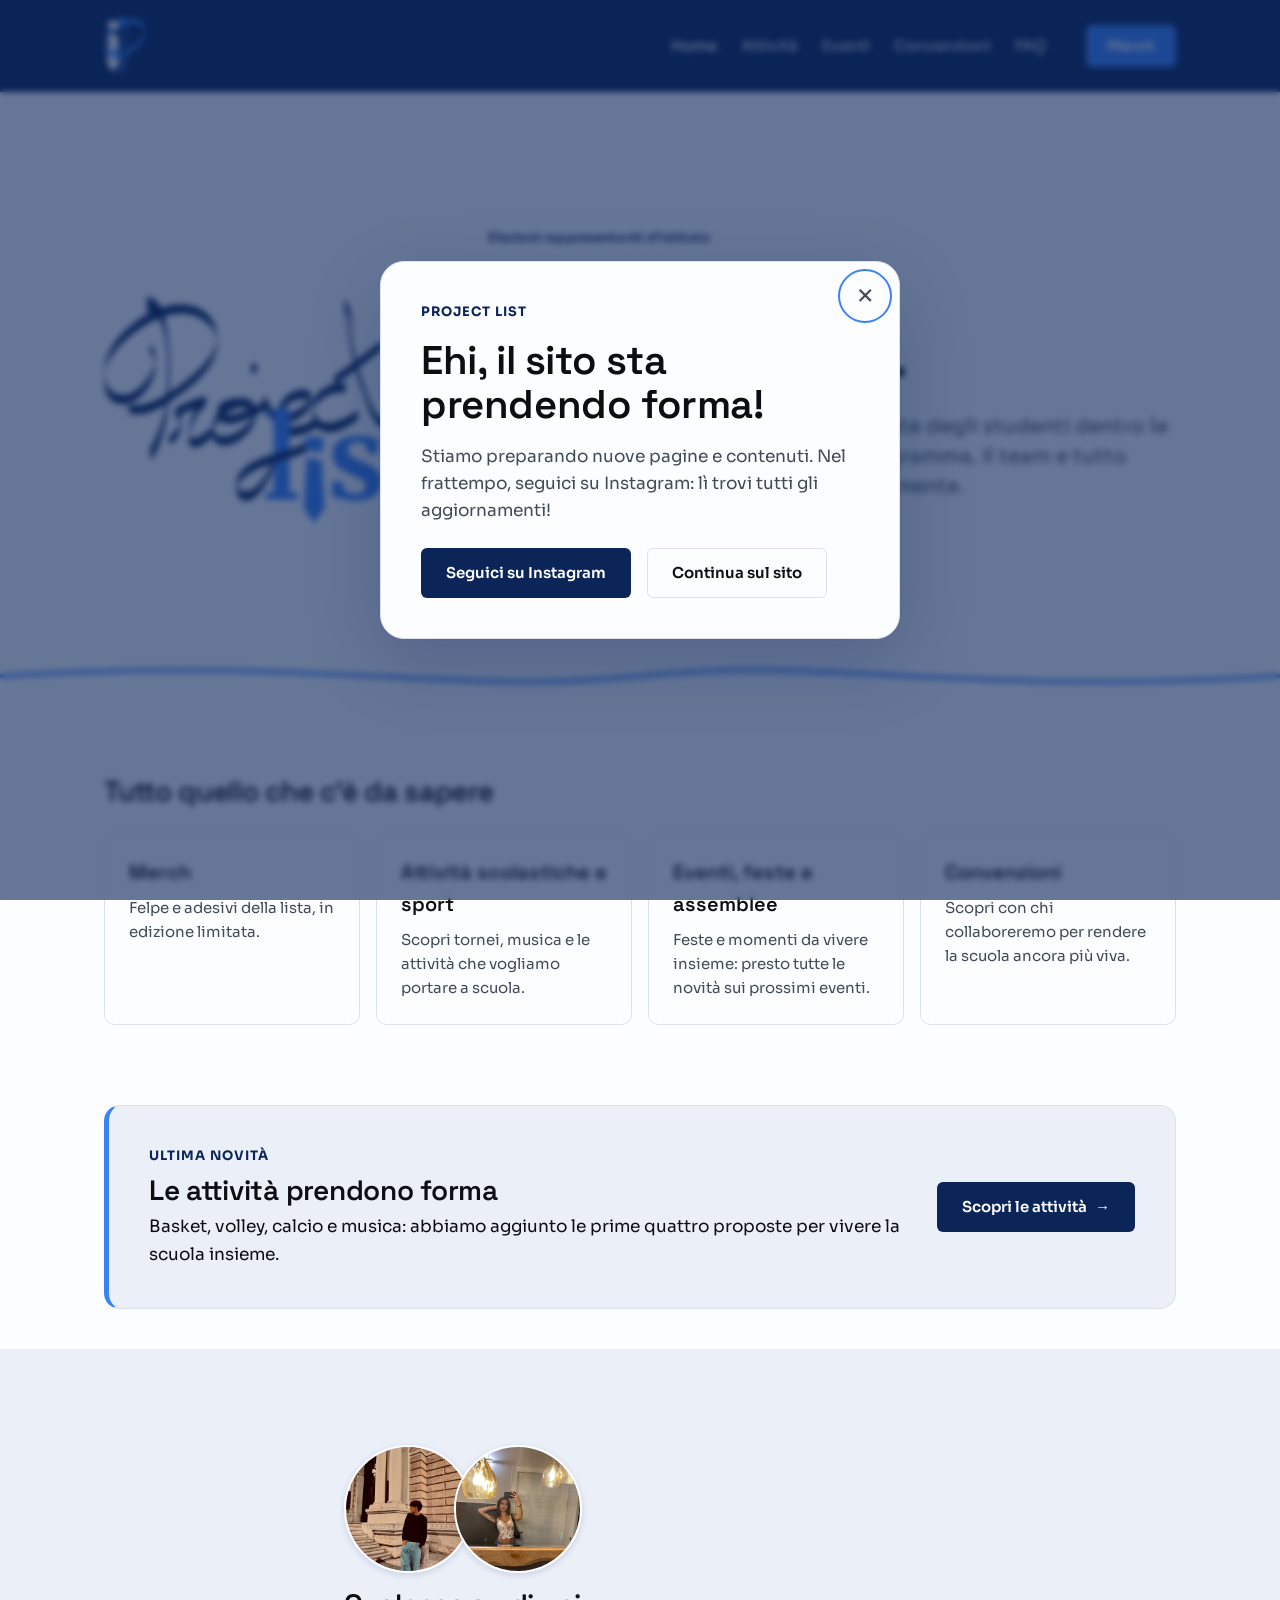
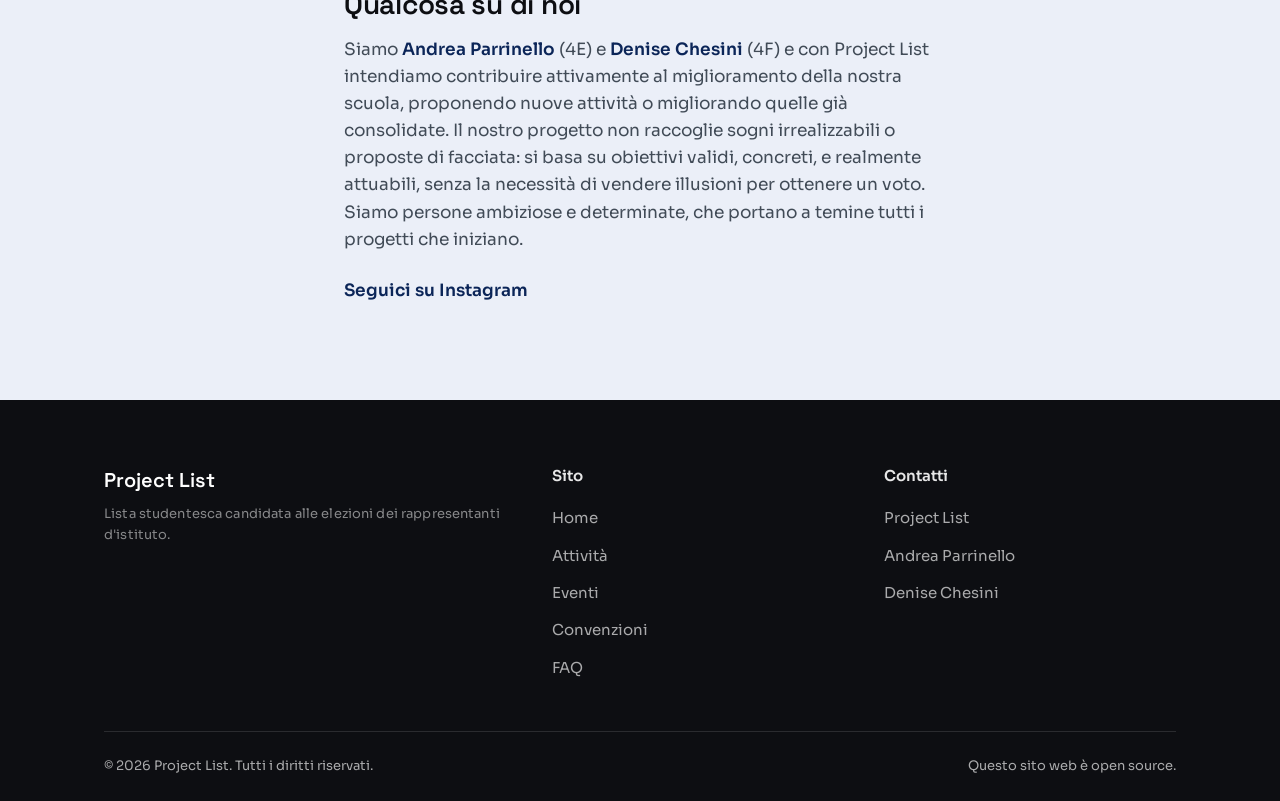
==== commit 466975c1: "Merge pull request #7 from ie74/activities updated the activities page and added a new section" ====
--- a/index.html
+++ b/index.html
@@ -92,7 +92,7 @@
 
           <a href="pages/activities.html" class="card">
             <p class="card__title">Attività scolastiche e sport</p>
-            <p class="card__text">Stiamo preparando le attività: presto tutte le novità.</p>
+            <p class="card__text">Scopri tornei, musica e le attività che vogliamo portare a scuola.</p>
           </a>
 
           <a href="pages/events.html" class="card">
@@ -104,6 +104,20 @@
             <p class="card__title">Convenzioni</p>
             <p class="card__text">Scopri con chi collaboreremo per rendere la scuola ancora più viva.</p>
           </a>
+        </div>
+      </div>
+    </section>
+
+    <!-- ============ LATEST NEWS ============ -->
+    <section class="section section--tight latest-news" aria-labelledby="latest-news-title">
+      <div class="container">
+        <div class="latest-news__card">
+          <div>
+            <p class="caption latest-news__eyebrow">Ultima novità</p>
+            <h2 class="title title--md latest-news__title" id="latest-news-title">Le attività prendono forma</h2>
+            <p class="text latest-news__text">Basket, volley, calcio e musica: abbiamo aggiunto le prime quattro proposte per vivere la scuola insieme.</p>
+          </div>
+          <a href="pages/activities.html" class="button button--primary latest-news__link">Scopri le attività <span aria-hidden="true">&rarr;</span></a>
         </div>
       </div>
     </section>
@@ -126,7 +140,7 @@
           concreti, e realmente attuabili, senza la necessità di vendere illusioni per ottenere un voto.
           Siamo persone ambiziose e determinate, che portano a temine tutti i progetti che iniziano.
         </p>
-        <a href="https://instagram.com" target="_blank" rel="noopener noreferrer" class="link">Seguici su Instagram</a>
+        <a href="https://instagram.com/projectlist_messe" target="_blank" rel="noopener noreferrer" class="link">Seguici su Instagram</a>
       </div>
     </section>
 
@@ -158,7 +172,7 @@
         <div>
           <p class="site-footer__col-title">Contatti</p>
           <ul class="site-footer__col-list">
-            <li><a href="https://instagram.com">Project List</a></li>
+            <li><a href="https://instagram.com/projectlist_messe">Project List</a></li>
             <li><a href="https://www.instagram.com/_andreaparrinello">Andrea Parrinello</a></li>
             <li><a href="https://www.instagram.com/denisechesini/">Denise Chesini</a></li>
           </ul>
@@ -179,4 +193,4 @@
 
 </body>
 
-</html>+</html>
--- a/style.css
+++ b/style.css
@@ -710,6 +710,38 @@
   gap: var(--space-2);
 }
 
+.latest-news__card {
+  display: flex;
+  align-items: center;
+  justify-content: space-between;
+  gap: var(--space-3);
+  padding: clamp(1.5rem, 4vw, 2.5rem);
+  background: var(--color-surface);
+  border: 1px solid var(--color-border);
+  border-left: 5px solid var(--color-accent);
+  border-radius: 16px;
+}
+
+.latest-news__eyebrow {
+  margin-bottom: var(--space-1);
+  color: var(--color-accent-navy);
+  font-weight: 700;
+  text-transform: uppercase;
+  letter-spacing: 0.08em;
+}
+
+.latest-news__title {
+  margin-bottom: var(--space-1);
+}
+
+.latest-news__text {
+  max-width: 62ch;
+}
+
+.latest-news__link {
+  flex: 0 0 auto;
+}
+
 @media (max-width: 900px) {
   .links__grid {
     grid-template-columns: repeat(2, 1fr);
@@ -719,6 +751,13 @@
 @media (max-width: 540px) {
   .links__grid {
     grid-template-columns: 1fr;
+  }
+}
+
+@media (max-width: 720px) {
+  .latest-news__card {
+    flex-direction: column;
+    align-items: stretch;
   }
 }
 
@@ -749,6 +788,76 @@
 }
 
 /* Activities */
+
+.activities__intro {
+  padding: clamp(2rem, 6vw, 4rem);
+  color: #fff;
+  background: radial-gradient(circle at 90% 5%, rgba(59, 130, 246, 0.4), transparent 38%), var(--color-accent-navy);
+  border-radius: 24px;
+}
+
+.activities__eyebrow {
+  margin-bottom: var(--space-2);
+  color: #a9d0ff;
+  font-weight: 700;
+  text-transform: uppercase;
+  letter-spacing: 0.08em;
+}
+
+.activities__title {
+  margin-bottom: var(--space-2);
+  color: #fff;
+  font-size: clamp(2.5rem, 6vw, 4.5rem);
+}
+
+.activities__lead {
+  max-width: 58ch;
+  color: rgba(255, 255, 255, 0.88);
+}
+
+.activities__list {
+  display: grid;
+  gap: var(--space-2);
+  margin-top: var(--space-3);
+}
+
+.activities__item {
+  display: grid;
+  grid-template-columns: 4.5rem minmax(0, 1fr);
+  gap: var(--space-3);
+  min-width: 0;
+  padding: clamp(1.5rem, 4vw, 2.5rem);
+  background: var(--color-bg);
+  border: 1px solid var(--color-border);
+  border-left: 5px solid var(--color-accent);
+  border-radius: 16px;
+  box-shadow: 0 8px 24px rgba(11, 37, 88, 0.06);
+}
+
+.activities__number {
+  color: var(--color-accent);
+  font-family: var(--font-display);
+  font-size: 2rem;
+  font-weight: 700;
+  line-height: 1;
+}
+
+.activities__item-title {
+  margin-bottom: var(--space-1);
+  font-size: clamp(1.5rem, 3vw, 2rem);
+  overflow-wrap: break-word;
+}
+
+.activities__item .text {
+  max-width: 74ch;
+}
+
+@media (max-width: 540px) {
+  .activities__item {
+    grid-template-columns: 1fr;
+    gap: var(--space-1);
+  }
+}
 
 .coming-soon {
   position: relative;
@@ -896,4 +1005,4 @@
     grid-column: span 1;
     grid-row: span 1;
   }
-}+}
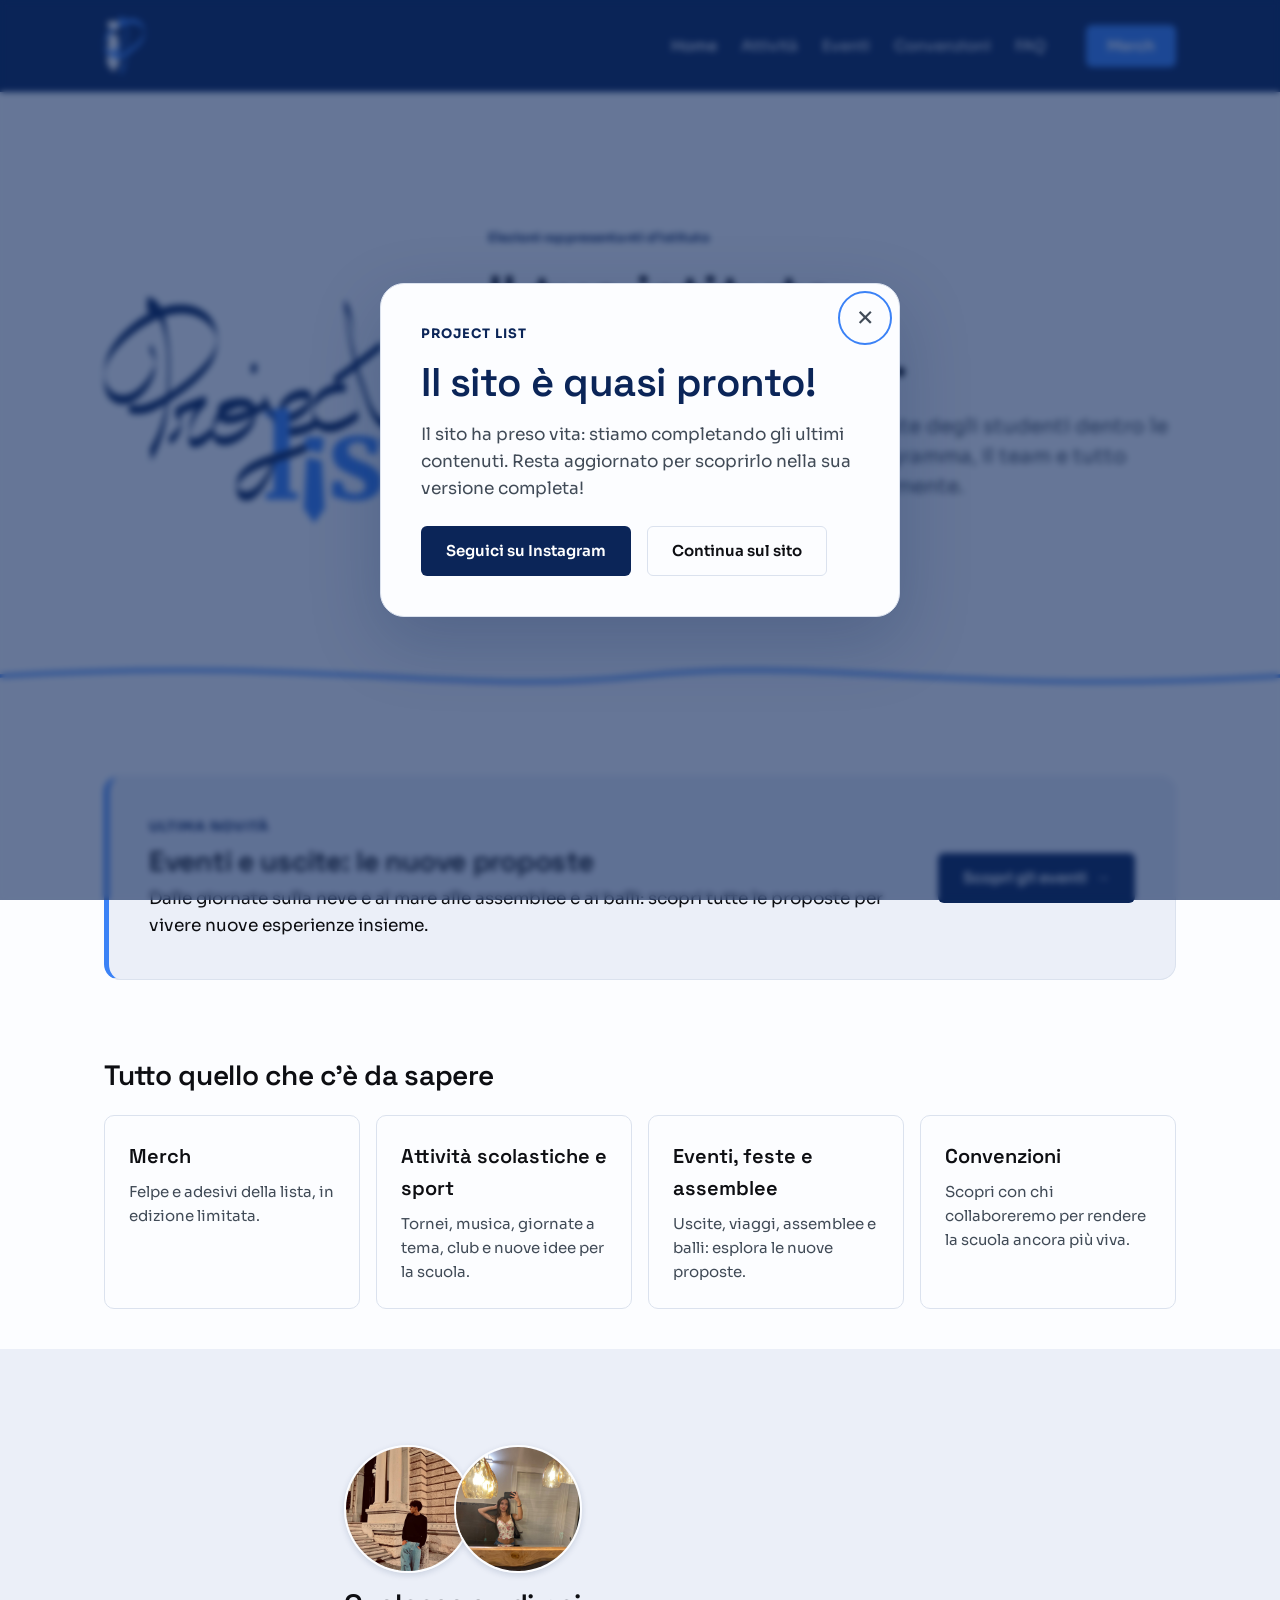
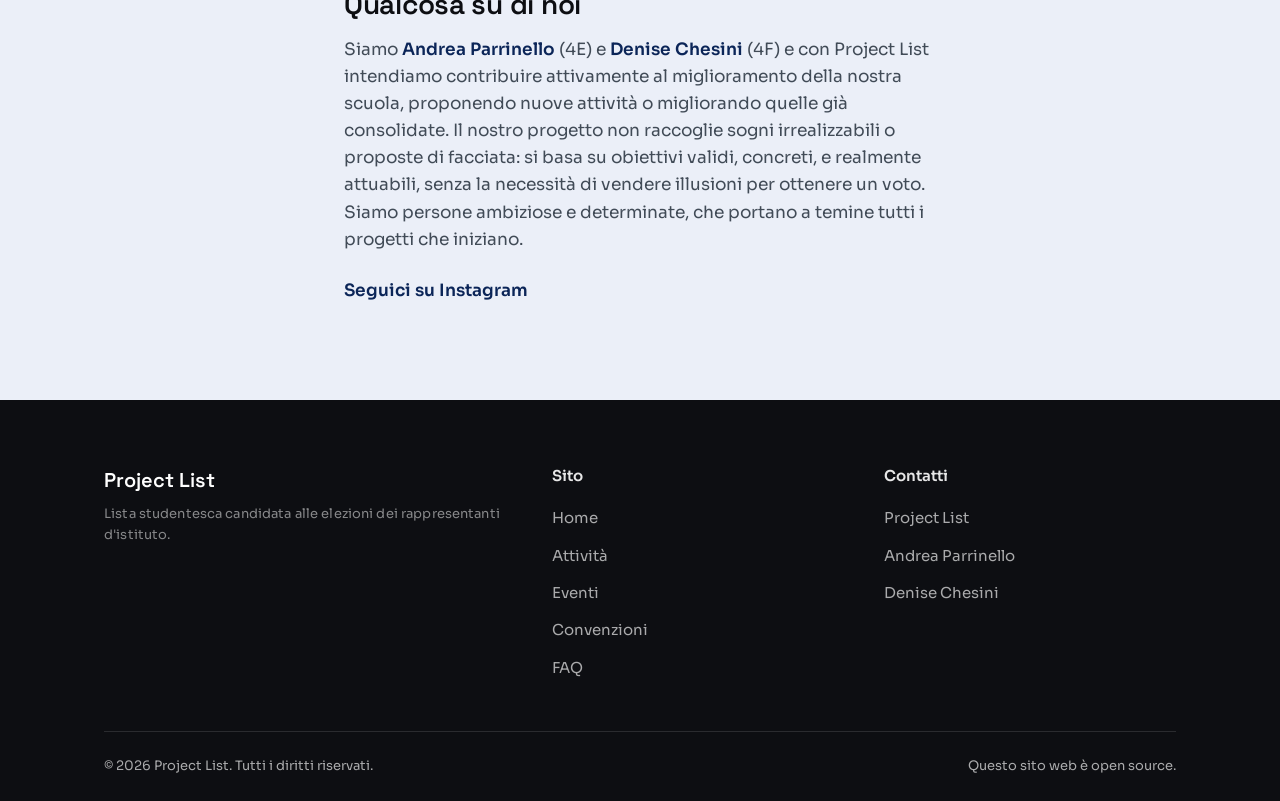
==== commit cde552fc: "Merge pull request #8 from ie74/school-activities populated activities pages" ====
--- a/index.html
+++ b/index.html
@@ -80,6 +80,20 @@
       </svg>
     </section>
 
+    <!-- ============ LATEST NEWS ============ -->
+    <section class="section section--tight latest-news" aria-labelledby="latest-news-title">
+      <div class="container">
+        <div class="latest-news__card">
+          <div>
+            <p class="caption latest-news__eyebrow">Ultima novità</p>
+            <h2 class="title title--md latest-news__title" id="latest-news-title">Eventi e uscite: le nuove proposte</h2>
+            <p class="text latest-news__text">Dalle giornate sulla neve e al mare alle assemblee e ai balli: scopri tutte le proposte per vivere nuove esperienze insieme.</p>
+          </div>
+          <a href="pages/events.html" class="button button--primary latest-news__link">Scopri gli eventi <span aria-hidden="true">&rarr;</span></a>
+        </div>
+      </div>
+    </section>
+
     <!-- ============ LINKS ============ -->
     <section class="section section--tight" id="cards">
       <div class="container">
@@ -92,12 +106,12 @@
 
           <a href="pages/activities.html" class="card">
             <p class="card__title">Attività scolastiche e sport</p>
-            <p class="card__text">Scopri tornei, musica e le attività che vogliamo portare a scuola.</p>
+            <p class="card__text">Tornei, musica, giornate a tema, club e nuove idee per la scuola.</p>
           </a>
 
           <a href="pages/events.html" class="card">
             <p class="card__title">Eventi, feste e assemblee</p>
-            <p class="card__text">Feste e momenti da vivere insieme: presto tutte le novità sui prossimi eventi.</p>
+            <p class="card__text">Uscite, viaggi, assemblee e balli: esplora le nuove proposte.</p>
           </a>
 
           <a href="pages/conventions.html" class="card">
@@ -108,26 +122,13 @@
       </div>
     </section>
 
-    <!-- ============ LATEST NEWS ============ -->
-    <section class="section section--tight latest-news" aria-labelledby="latest-news-title">
-      <div class="container">
-        <div class="latest-news__card">
-          <div>
-            <p class="caption latest-news__eyebrow">Ultima novità</p>
-            <h2 class="title title--md latest-news__title" id="latest-news-title">Le attività prendono forma</h2>
-            <p class="text latest-news__text">Basket, volley, calcio e musica: abbiamo aggiunto le prime quattro proposte per vivere la scuola insieme.</p>
-          </div>
-          <a href="pages/activities.html" class="button button--primary latest-news__link">Scopri le attività <span aria-hidden="true">&rarr;</span></a>
-        </div>
-      </div>
-    </section>
 
     <!-- ============ ABOUT US ============ -->
     <section class="section section--surface about" id="about-us">
       <div class="container about__inner">
         <div class="about__avatars" aria-hidden="true">
-          <img class="about__avatar" src="/assets/img/andrea.jpeg" alt="">
-          <img class="about__avatar" src="/assets/img/denise.jpeg" alt="">
+          <img class="about__avatar" src="assets/img/andrea.jpeg" alt="">
+          <img class="about__avatar" src="assets/img/denise.jpeg" alt="">
         </div>
         <h2 class="title title--md">Qualcosa su di noi</h2>
         <p class="text text--muted about__text">
--- a/style.css
+++ b/style.css
@@ -538,6 +538,7 @@
 
 .site-notice__title {
   margin-bottom: var(--space-2);
+  color: var(--color-accent-navy);
   font-size: clamp(1.8rem, 5vw, 2.5rem);
 }
 
@@ -792,7 +793,7 @@
 .activities__intro {
   padding: clamp(2rem, 6vw, 4rem);
   color: #fff;
-  background: radial-gradient(circle at 90% 5%, rgba(59, 130, 246, 0.4), transparent 38%), var(--color-accent-navy);
+  background: var(--color-accent-navy);
   border-radius: 24px;
 }
 
@@ -859,6 +860,276 @@
   }
 }
 
+/* Thematic groups on the Activities page */
+.activities__group {
+  margin-top: clamp(3rem, 6vw, 5rem);
+  scroll-margin-top: 90px;
+}
+
+.activities__group-head {
+  max-width: 700px;
+  padding-top: var(--space-3);
+  border-top: 2px solid var(--color-border);
+}
+
+.activities__group-head .title {
+  margin-bottom: var(--space-1);
+}
+
+.activities__group-label {
+  margin-bottom: var(--space-1);
+  color: var(--color-accent-navy);
+  font-weight: 700;
+  text-transform: uppercase;
+  letter-spacing: 0.08em;
+}
+
+.activities__details {
+  display: grid;
+  grid-template-columns: repeat(2, minmax(0, 1fr));
+  gap: var(--space-2);
+  margin-top: var(--space-2);
+}
+
+.activities__details li {
+  display: flex;
+  flex-direction: column;
+  gap: 0.25rem;
+  padding: var(--space-2);
+  border-radius: var(--radius-md);
+  background: var(--color-surface);
+  color: var(--color-text-secondary);
+  font-size: var(--fs-sm);
+}
+
+.activities__details strong {
+  color: var(--color-accent-navy);
+  font-family: var(--font-display);
+  font-size: var(--fs-base);
+}
+
+.activities__topics {
+  display: flex;
+  flex-wrap: wrap;
+  gap: 0.65rem;
+  margin-top: var(--space-2);
+}
+
+.activities__topics li {
+  padding: 0.5rem 0.9rem;
+  border: 1px solid var(--color-border);
+  border-radius: 999px;
+  background: var(--color-surface);
+  color: var(--color-accent-navy);
+  font-size: var(--fs-sm);
+  font-weight: 600;
+}
+
+@media (max-width: 600px) {
+  .activities__details {
+    grid-template-columns: 1fr;
+  }
+}
+
+/* Events: an itinerary rather than a grid of proposals */
+.events__intro {
+  padding: clamp(2rem, 6vw, 4rem);
+  border-radius: 24px;
+  background: var(--color-accent-navy);
+}
+
+.events__eyebrow {
+  margin-bottom: var(--space-2);
+  color: #a9d0ff;
+  font-weight: 700;
+  text-transform: uppercase;
+  letter-spacing: 0.08em;
+}
+
+.events__title {
+  max-width: 12ch;
+  margin-bottom: var(--space-2);
+  color: #fff;
+  font-size: clamp(2.5rem, 6vw, 4.5rem);
+}
+
+.events__lead {
+  max-width: 57ch;
+  color: rgba(255, 255, 255, 0.88);
+}
+
+.page-section-nav {
+  display: grid;
+  grid-template-columns: repeat(2, minmax(0, 1fr));
+  gap: var(--space-2);
+  margin-top: var(--space-3);
+}
+
+.page-section-nav--three {
+  grid-template-columns: repeat(3, minmax(0, 1fr));
+}
+
+.page-section-nav a {
+  display: flex;
+  align-items: center;
+  gap: var(--space-2);
+  padding: var(--space-2) var(--space-3);
+  border: 1px solid var(--color-border);
+  border-radius: var(--radius-md);
+  background: var(--color-surface);
+  color: var(--color-accent);
+  font-family: var(--font-display);
+  font-size: var(--fs-lg);
+  font-weight: 700;
+  transition: border-color var(--transition-fast), transform var(--transition-fast);
+}
+
+.page-section-nav a:hover {
+  border-color: var(--color-accent);
+  transform: translateY(-2px);
+}
+
+.page-section-nav span {
+  color: var(--color-accent-navy);
+  font-size: var(--fs-base);
+}
+
+.events__chapter {
+  padding-top: clamp(3rem, 6vw, 5rem);
+  scroll-margin-top: 90px;
+}
+
+.events__chapter--school {
+  margin-top: clamp(3rem, 6vw, 5rem);
+  border-top: 2px solid var(--color-border);
+}
+
+.events__chapter-head {
+  max-width: 700px;
+}
+
+.events__chapter-head .title {
+  margin-bottom: var(--space-1);
+}
+
+.events__chapter-label {
+  margin-bottom: var(--space-1);
+  color: var(--color-accent-navy);
+  font-weight: 700;
+  text-transform: uppercase;
+  letter-spacing: 0.08em;
+}
+
+.events__timeline {
+  position: relative;
+  display: grid;
+  gap: var(--space-2);
+  margin-top: var(--space-3);
+  padding-left: 3.25rem;
+}
+
+.events__timeline::before {
+  content: '';
+  position: absolute;
+  top: 2rem;
+  bottom: 2rem;
+  left: 1rem;
+  width: 2px;
+  background: linear-gradient(var(--color-accent), var(--color-border));
+}
+
+.events__entry {
+  position: relative;
+  padding: clamp(1.5rem, 4vw, 2.5rem);
+  border: 1px solid var(--color-border);
+  border-radius: 16px;
+  background: var(--color-bg);
+  box-shadow: 0 8px 24px rgba(11, 37, 88, 0.06);
+}
+
+.events__entry::before {
+  content: '';
+  position: absolute;
+  top: 1.9rem;
+  left: -2.7rem;
+  width: 0.9rem;
+  height: 0.9rem;
+  border: 3px solid var(--color-bg);
+  border-radius: 50%;
+  background: var(--color-accent);
+  box-shadow: 0 0 0 2px var(--color-accent);
+}
+
+.events__entry-head {
+  display: flex;
+  align-items: center;
+  flex-wrap: wrap;
+  gap: var(--space-2);
+  margin-bottom: var(--space-1);
+}
+
+.events__number {
+  color: var(--color-accent);
+  font-family: var(--font-display);
+  font-size: 1.75rem;
+  font-weight: 700;
+  line-height: 1;
+}
+
+.events__place {
+  padding: 0.35rem 0.75rem;
+  border-radius: 999px;
+  background: var(--color-surface);
+  color: var(--color-accent-navy);
+  font-size: var(--fs-sm);
+  font-weight: 600;
+}
+
+.events__entry-title {
+  margin-bottom: var(--space-1);
+  font-size: clamp(1.5rem, 3vw, 2rem);
+  overflow-wrap: break-word;
+}
+
+.events__entry .text {
+  max-width: 70ch;
+}
+
+.events__destinations {
+  display: flex;
+  flex-wrap: wrap;
+  gap: 0.5rem;
+  margin-top: var(--space-2);
+}
+
+.events__destinations li {
+  padding: 0.4rem 0.7rem;
+  border: 1px solid var(--color-border);
+  border-radius: var(--radius-sm);
+  color: var(--color-accent-navy);
+  font-size: var(--fs-sm);
+}
+
+@media (max-width: 720px) {
+  .page-section-nav {
+    grid-template-columns: 1fr;
+  }
+}
+
+@media (max-width: 540px) {
+  .events__timeline {
+    padding-left: 1.8rem;
+  }
+
+  .events__timeline::before {
+    left: 0.35rem;
+  }
+
+  .events__entry::before {
+    left: -1.9rem;
+  }
+}
+
 .coming-soon {
   position: relative;
   overflow: hidden;
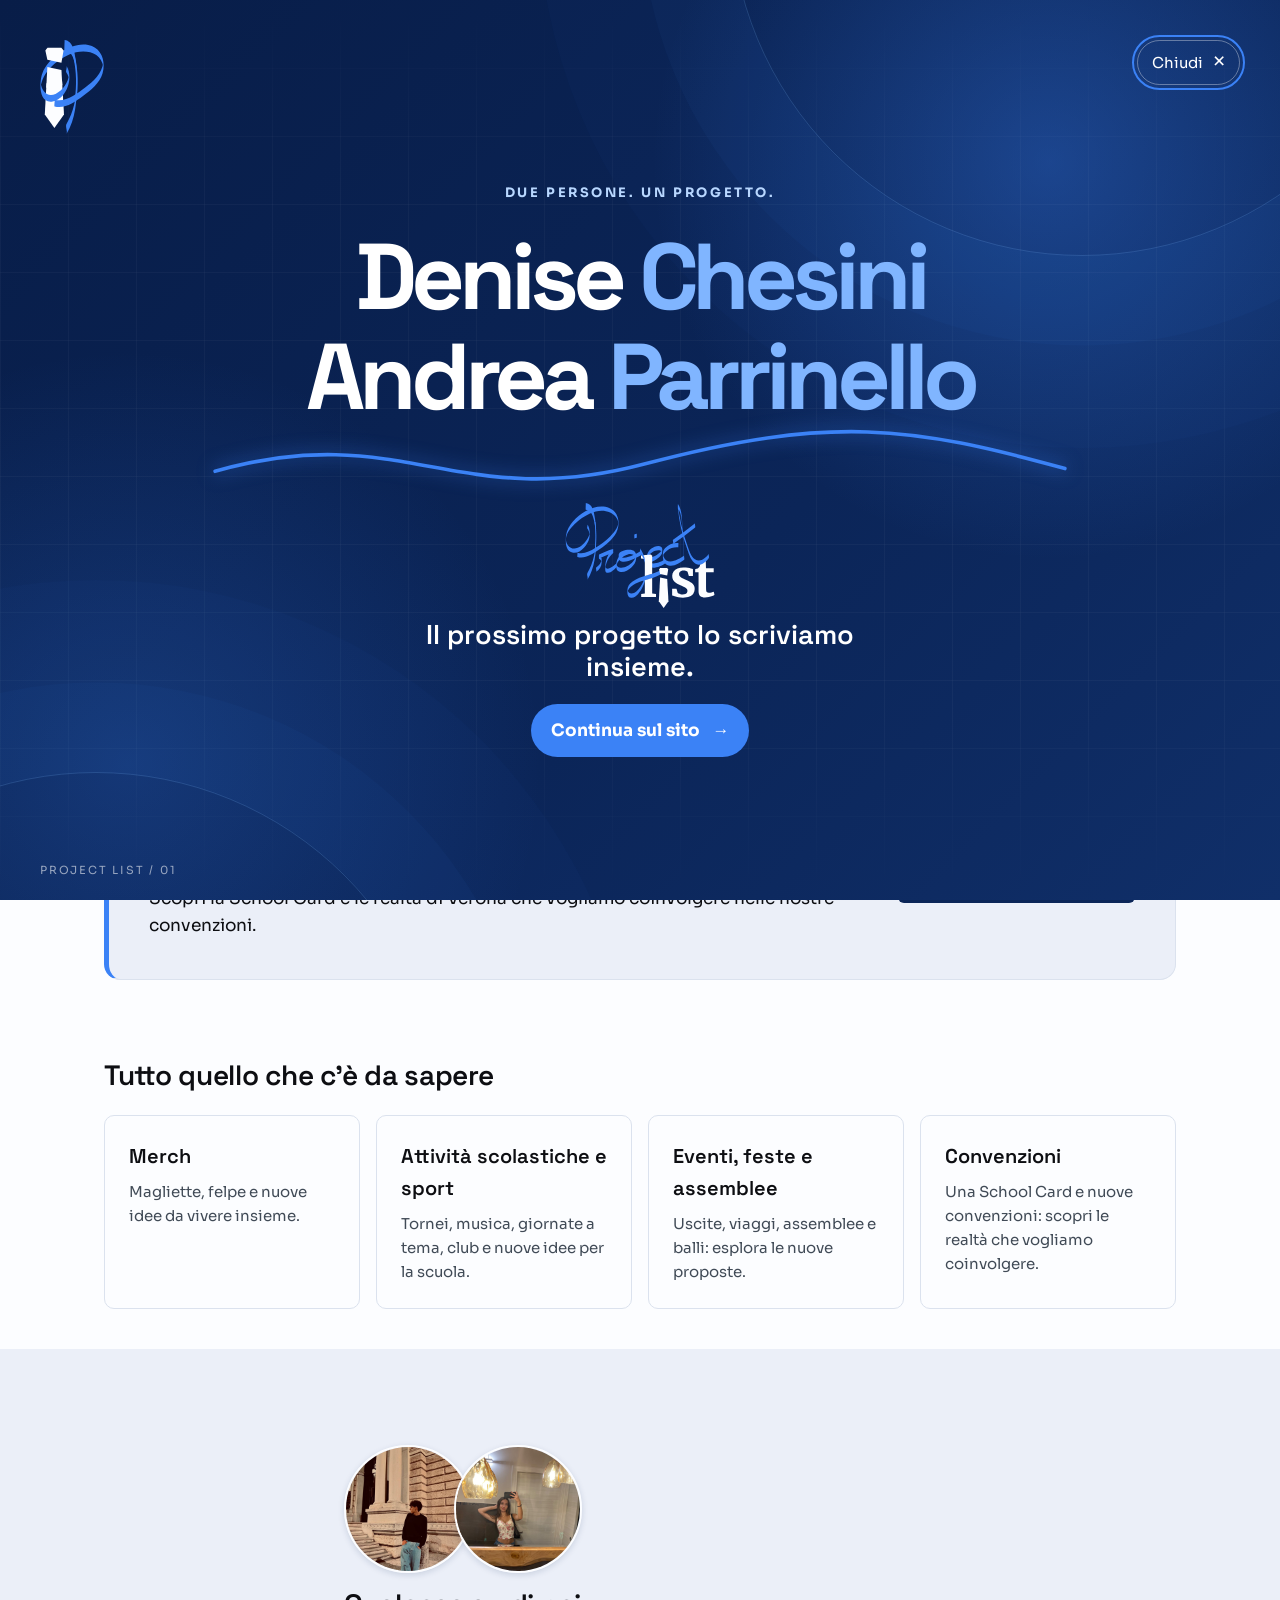
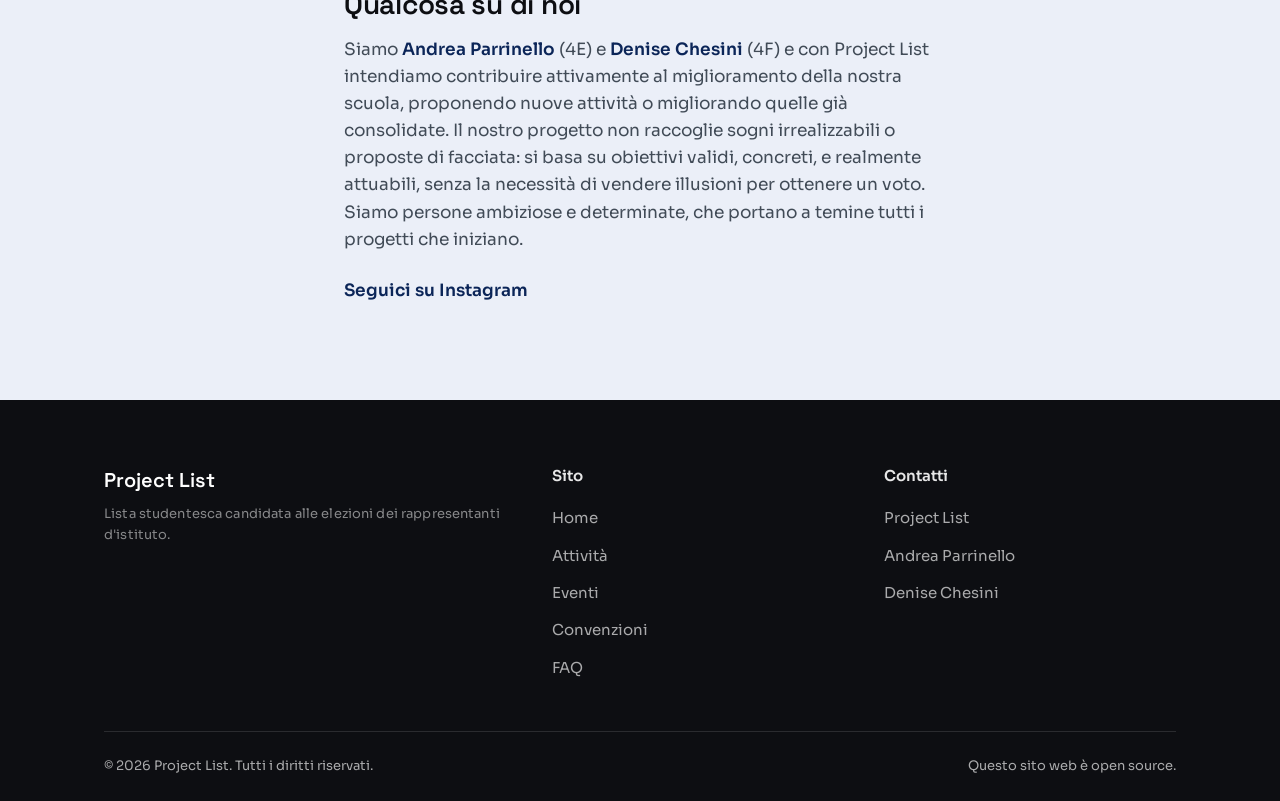
==== commit 7eecda99: "added FAQ, Convenzioni, Merch" ====
--- a/index.html
+++ b/index.html
@@ -65,8 +65,8 @@
             Il tuo istituto,<br>le tue decisioni.
           </h1>
           <p class="text text--lg text--muted hero__lead">
-            Project List è la lista che porta le proposte degli studenti dentro le assemblee che contano. Qui trovi il
-            programma, il team e tutto quello che serve per votarci consapevolmente.
+            Vogliamo portare le vostre proposte nelle assemblee che contano. Qui trovi le nostre idee, chi siamo e tutto
+            quello che serve per conoscerci meglio.
           </p>
           <div class="flex gap-2 hero__actions">
             <a href="#cards" class="button button--primary">Scopri le nostre proposte</a>
@@ -86,10 +86,10 @@
         <div class="latest-news__card">
           <div>
             <p class="caption latest-news__eyebrow">Ultima novità</p>
-            <h2 class="title title--md latest-news__title" id="latest-news-title">Eventi e uscite: le nuove proposte</h2>
-            <p class="text latest-news__text">Dalle giornate sulla neve e al mare alle assemblee e ai balli: scopri tutte le proposte per vivere nuove esperienze insieme.</p>
+            <h2 class="title title--md latest-news__title" id="latest-news-title">School Card e convenzioni</h2>
+            <p class="text latest-news__text">Scopri la School Card e le realtà di Verona che vogliamo coinvolgere nelle nostre convenzioni.</p>
           </div>
-          <a href="pages/events.html" class="button button--primary latest-news__link">Scopri gli eventi <span aria-hidden="true">&rarr;</span></a>
+          <a href="pages/conventions.html" class="button button--primary latest-news__link">Scopri le convenzioni <span aria-hidden="true">&rarr;</span></a>
         </div>
       </div>
     </section>
@@ -101,7 +101,7 @@
         <div class="links__grid">
           <a href="pages/merch.html" class="card">
             <p class="card__title">Merch</p>
-            <p class="card__text">Felpe e adesivi della lista, in edizione limitata.</p>
+            <p class="card__text">Magliette, felpe e nuove idee da vivere insieme.</p>
           </a>
 
           <a href="pages/activities.html" class="card">
@@ -116,7 +116,7 @@
 
           <a href="pages/conventions.html" class="card">
             <p class="card__title">Convenzioni</p>
-            <p class="card__text">Scopri con chi collaboreremo per rendere la scuola ancora più viva.</p>
+            <p class="card__text">Una School Card e nuove convenzioni: scopri le realtà che vogliamo coinvolgere.</p>
           </a>
         </div>
       </div>
--- a/style.css
+++ b/style.css
@@ -488,74 +488,190 @@
 }
 
 /* ========================================================= */
-/* Site notice */
-
-.site-notice {
-  width: min(520px, calc(100% - 2rem));
-  max-height: calc(100dvh - 2rem);
-  margin: auto;
-  padding: clamp(1.5rem, 5vw, 2.5rem);
-  overflow-y: auto;
-  background: var(--color-bg);
-  color: var(--color-text-primary);
-  border: 1px solid var(--color-border);
-  border-radius: 24px;
-  box-shadow: 0 24px 70px rgba(11, 37, 88, 0.22);
-}
-
-.site-notice::backdrop {
-  background: rgba(11, 37, 88, 0.62);
-  backdrop-filter: blur(3px);
-}
-
-.site-notice__close {
+/* Campaign intro */
+.campaign-intro {
+  position: fixed;
+  inset: 0;
+  width: 100vw;
+  max-width: none;
+  height: 100dvh;
+  max-height: none;
+  margin: 0;
+  padding: 0;
+  border: 0;
+  overflow: auto;
+  background: #081d48;
+  color: #fff;
+}
+
+.campaign-intro::backdrop { background: #081d48; }
+
+.campaign-intro__scene {
+  position: relative;
+  display: grid;
+  min-height: 100dvh;
+  place-items: center;
+  isolation: isolate;
+  overflow: hidden;
+  background: radial-gradient(circle at 82% 18%, rgba(59,130,246,.35), transparent 31%),
+              radial-gradient(circle at 10% 85%, rgba(59,130,246,.22), transparent 30%),
+              linear-gradient(135deg, #081d48 0%, #0b2558 60%, #102f69 100%);
+}
+
+.campaign-intro__scene::before {
+  content: '';
   position: absolute;
-  top: 0.75rem;
-  right: 0.75rem;
+  inset: 0;
+  z-index: -1;
+  opacity: .18;
+  background-image: linear-gradient(rgba(255,255,255,.18) 1px, transparent 1px),
+                    linear-gradient(90deg, rgba(255,255,255,.18) 1px, transparent 1px);
+  background-size: 68px 68px;
+  mask-image: linear-gradient(to bottom, transparent, #000 20%, #000 80%, transparent);
+}
+
+.campaign-intro__orb {
+  position: absolute;
+  z-index: -1;
+  width: min(55vw, 720px);
+  aspect-ratio: 1;
+  border: 1px solid rgba(123,183,255,.2);
+  border-radius: 50%;
+  box-shadow: 0 0 0 7vw rgba(59,130,246,.035), 0 0 0 15vw rgba(59,130,246,.025);
+  animation: intro-orbit 16s linear infinite;
+}
+.campaign-intro__orb--one { top: -35vw; right: -12vw; }
+.campaign-intro__orb--two { bottom: -45vw; left: -20vw; animation-direction: reverse; }
+
+.campaign-intro__mark {
+  position: absolute;
+  top: clamp(1.25rem, 4vw, 2.5rem);
+  left: clamp(1.25rem, 4vw, 2.5rem);
+  width: clamp(3rem, 5vw, 4.5rem);
+  animation: intro-reveal .7s .1s both;
+}
+
+.campaign-intro__skip {
+  position: absolute;
+  top: clamp(1.25rem, 4vw, 2.5rem);
+  right: clamp(1.25rem, 4vw, 2.5rem);
+  z-index: 2;
+  padding: .6rem .9rem;
+  border: 1px solid rgba(255,255,255,.35);
+  border-radius: 999px;
+  color: #fff;
+  font-size: var(--fs-sm);
+  transition: background var(--transition-fast);
+}
+.campaign-intro__skip:hover { background: rgba(255,255,255,.14); }
+.campaign-intro__skip span { margin-left: .4rem; font-size: 1.3rem; line-height: .5; }
+
+.campaign-intro__content {
+  width: min(100%, 1250px);
+  padding: 6.5rem clamp(1.25rem, 4vw, 3rem) 4rem;
+  text-align: center;
+}
+.campaign-intro__eyebrow {
+  margin-bottom: clamp(1rem, 3vh, 2rem);
+  color: #b8d7ff;
+  font-weight: 700;
+  letter-spacing: .2em;
+  text-transform: uppercase;
+  animation: intro-reveal .6s .1s both;
+}
+.campaign-intro__names {
   display: grid;
-  place-items: center;
-  width: 2.75rem;
-  height: 2.75rem;
-  border-radius: 50%;
-  color: var(--color-text-secondary);
-  font-size: 1.75rem;
-  line-height: 1;
-  transition: background var(--transition-fast), color var(--transition-fast);
-}
-
-.site-notice__close:hover {
-  background: var(--color-surface);
-  color: var(--color-text-primary);
-}
-
-.site-notice__eyebrow {
-  margin-bottom: var(--space-2);
-  color: var(--color-accent-navy);
+  justify-items: center;
+  gap: .08em;
+  font-family: var(--font-display);
+  font-size: clamp(2.25rem, 7.3vw, 6.5rem);
   font-weight: 700;
-  text-transform: uppercase;
-  letter-spacing: 0.08em;
-}
-
-.site-notice__title {
-  margin-bottom: var(--space-2);
-  color: var(--color-accent-navy);
-  font-size: clamp(1.8rem, 5vw, 2.5rem);
-}
-
-.site-notice__text {
-  margin-bottom: var(--space-3);
-}
-
-.site-notice__actions {
-  display: flex;
-  flex-wrap: wrap;
-  gap: var(--space-2);
-}
-
-@media (max-width: 540px) {
-  .site-notice__actions>* {
-    width: 100%;
-  }
+  line-height: .99;
+  letter-spacing: -.065em;
+}
+.campaign-intro__name { display: block; white-space: nowrap; }
+.campaign-intro__name em { color: #80b5ff; font-style: normal; }
+.campaign-intro__name--denise { animation: intro-from-left 1s .2s both; }
+.campaign-intro__name--andrea { animation: intro-from-right 1s .65s both; }
+.campaign-intro__line {
+  width: min(100%, 850px);
+  height: clamp(3rem, 8vh, 5rem);
+  margin: .35rem auto .1rem;
+  overflow: visible;
+}
+.campaign-intro__line path {
+  fill: none;
+  stroke: #3b82f6;
+  stroke-width: 4;
+  stroke-linecap: round;
+  stroke-dasharray: 1;
+  stroke-dashoffset: 1;
+  filter: drop-shadow(0 0 10px rgba(59,130,246,.7));
+  animation: intro-draw 1.25s 1.35s both;
+}
+.campaign-intro__final {
+  display: grid;
+  justify-items: center;
+  gap: .7rem;
+  animation: intro-reveal .9s 2.55s both;
+}
+.campaign-intro__logo { width: clamp(145px, 19vw, 245px); max-height: 105px; }
+.campaign-intro__tagline {
+  max-width: 28ch;
+  font-family: var(--font-display);
+  font-size: clamp(1.1rem, 2.3vw, 1.7rem);
+  font-weight: 600;
+  line-height: 1.2;
+}
+.campaign-intro__enter {
+  margin-top: .55rem;
+  padding: .8rem 1.25rem;
+  border-radius: 999px;
+  background: #3b82f6;
+  color: #fff;
+  font-weight: 700;
+  transition: background var(--transition-fast), transform var(--transition-fast);
+}
+.campaign-intro__enter:hover { background: #2f6fe0; transform: translateY(-2px); }
+.campaign-intro__enter span { margin-left: .55rem; }
+.campaign-intro__index {
+  position: absolute;
+  bottom: 1.25rem;
+  left: clamp(1.25rem, 4vw, 2.5rem);
+  color: rgba(255,255,255,.56);
+  font-size: .7rem;
+  letter-spacing: .16em;
+}
+@keyframes intro-from-left {
+  from { opacity: 0; transform: translateX(-16vw) skewX(-7deg); filter: blur(12px); }
+  to { opacity: 1; transform: translateX(0) skewX(0); filter: blur(0); }
+}
+@keyframes intro-from-right {
+  from { opacity: 0; transform: translateX(16vw) skewX(7deg); filter: blur(12px); }
+  to { opacity: 1; transform: translateX(0) skewX(0); filter: blur(0); }
+}
+@keyframes intro-reveal {
+  from { opacity: 0; transform: translateY(22px); }
+  to { opacity: 1; transform: translateY(0); }
+}
+@keyframes intro-draw { to { stroke-dashoffset: 0; } }
+@keyframes intro-orbit { to { transform: rotate(360deg); } }
+
+@media (max-width: 600px) {
+  .campaign-intro__content { padding-top: 7rem; padding-bottom: 4rem; }
+  .campaign-intro__eyebrow { font-size: .7rem; }
+  .campaign-intro__names { font-size: clamp(2rem, 8.8vw, 3.2rem); }
+  .campaign-intro__orb { width: 85vw; }
+  .campaign-intro__orb--one { top: -35vw; right: -42vw; }
+  .campaign-intro__orb--two { bottom: -55vw; left: -45vw; }
+}
+@media (prefers-reduced-motion: reduce) {
+  .campaign-intro__orb { animation: none !important; }
+  .campaign-intro__mark,
+  .campaign-intro__eyebrow,
+  .campaign-intro__name,
+  .campaign-intro__final { animation: none !important; opacity: 1; transform: none; filter: none; }
+  .campaign-intro__line path { animation: none !important; stroke-dashoffset: 0; }
 }
 
 /* ========================================================= */
@@ -1277,3 +1393,141 @@
     grid-row: span 1;
   }
 }
+
+/* Merch catalogue */
+.merch__intro {
+  position: relative;
+  overflow: hidden;
+  padding: clamp(2rem, 6vw, 4.5rem);
+  border-radius: 24px;
+  background: linear-gradient(130deg, #0b2558, #123c82);
+  color: #fff;
+}
+.merch__intro::after {
+  content: '';
+  position: absolute;
+  width: min(55%, 500px);
+  aspect-ratio: 1;
+  top: -65%;
+  right: -12%;
+  border: 2px solid rgba(127,183,255,.28);
+  border-radius: 50%;
+  box-shadow: 0 0 0 55px rgba(59,130,246,.07), 0 0 0 110px rgba(59,130,246,.045);
+  pointer-events: none;
+}
+.merch__eyebrow,
+.faq__eyebrow { margin-bottom: var(--space-2); color: #a9d0ff; font-weight: 700; text-transform: uppercase; letter-spacing: .1em; }
+.merch__title { max-width: 11ch; margin-bottom: var(--space-2); color: #fff; font-size: clamp(2.8rem, 7vw, 5.8rem); }
+.merch__lead { max-width: 50ch; color: rgba(255,255,255,.9); }
+.merch__disclaimer { max-width: 60ch; margin-top: var(--space-3); padding-left: 1rem; border-left: 3px solid #7fb7ff; color: rgba(255,255,255,.72); font-size: var(--fs-sm); }
+.merch__chapter,
+.faq__group { margin-top: clamp(3.5rem, 7vw, 6rem); scroll-margin-top: 100px; }
+.merch__chapter-head,
+.faq__group-head { padding-top: var(--space-3); border-top: 2px solid var(--color-border); }
+.merch__chapter-head .title { margin-bottom: .5rem; }
+.merch__chapter-label,
+.faq__group-label { margin-bottom: var(--space-1); color: var(--color-accent-navy); font-weight: 700; text-transform: uppercase; letter-spacing: .09em; }
+.merch__grid { display: grid; grid-template-columns: repeat(2,minmax(0,1fr)); gap: var(--space-3); margin-top: var(--space-3); }
+.merch-product { overflow: hidden; border: 1px solid var(--color-border); border-radius: 18px; background: #fff; box-shadow: 0 14px 36px rgba(11,37,88,.07); }
+.merch-product__media { display: flex; align-items: center; justify-content: center; min-width: 0; height: clamp(340px, 39vw, 490px); overflow: hidden; padding: 1rem; background: linear-gradient(145deg,#f7f8fb,#e9eef5); }
+.merch-product__media img { display: block; flex: none; width: auto; max-width: 100%; height: 100%; object-fit: contain; }
+.merch-product__body { padding: clamp(1.35rem, 3vw, 2rem); }
+.merch-product__index { margin-bottom: .4rem; color: var(--color-accent); font-weight: 700; text-transform: uppercase; letter-spacing: .09em; }
+.merch-product__title { margin-bottom: .4rem; font-size: clamp(1.5rem,3vw,2rem); }
+.merch-product__description { min-height: 3.4em; }
+.merch-product__choices { margin-top: 1.35rem; padding-top: 1rem; border-top: 1px solid var(--color-border); }
+.merch-product__legend { margin-bottom: .5rem; color: var(--color-text-secondary); }
+.merch-product__color-name { color: var(--color-accent-navy); font-weight: 700; }
+.merch-product__variants { display: flex; flex-wrap: wrap; gap: .5rem; }
+.merch-product__variant { display: grid; place-items: center; width: 44px; height: 44px; border: 2px solid transparent; border-radius: 50%; }
+.merch-product__variant span { width: 27px; height: 27px; border: 1px solid rgba(11,37,88,.2); border-radius: 50%; background: var(--swatch); }
+.merch-product__variant[aria-pressed="true"] { border-color: var(--color-accent); }
+.merch-product__variant:hover { border-color: var(--color-accent-navy); }
+.merch__extras { display: grid; grid-template-columns: repeat(2,minmax(0,1fr)); gap: var(--space-2); margin-top: var(--space-3); }
+.merch-extra { padding: clamp(1.5rem,4vw,2.5rem); border: 1px solid var(--color-border); border-radius: 16px; background: var(--color-surface); }
+.merch-extra__number { display: inline-block; margin-bottom: 1.5rem; color: var(--color-accent); font-family: var(--font-display); font-size: 2rem; font-weight: 700; line-height: 1; }
+.merch-extra__title { margin-bottom: .75rem; font-size: clamp(1.4rem,2.7vw,1.8rem); }
+.merch__outro { display: flex; align-items: center; justify-content: space-between; gap: var(--space-3); margin-top: var(--space-3); padding: clamp(1.5rem,4vw,2.5rem); border-radius: 16px; background: var(--color-accent-navy); color: #fff; }
+.merch__outro p { max-width: 50ch; }
+.merch__outro .text { color: rgba(255,255,255,.88); }
+.merch__outro-links { display: flex; flex-wrap: wrap; gap: .7rem; }
+.merch__outro .button--secondary { border-color: rgba(255,255,255,.55); color: #fff; }
+
+/* FAQ */
+.faq__intro { position: relative; overflow: hidden; padding: clamp(2rem,6vw,4.5rem); border-radius: 24px; background: var(--color-surface); }
+.faq__intro::after { content: '?'; position: absolute; top: -3.5rem; right: 2rem; color: rgba(59,130,246,.11); font-family: var(--font-display); font-size: clamp(13rem,32vw,29rem); font-weight: 700; line-height: 1; pointer-events: none; }
+.faq__eyebrow { color: var(--color-accent-navy); }
+.faq__title { position: relative; max-width: 18ch; margin-bottom: var(--space-2); color: var(--color-accent-navy); font-size: clamp(2.6rem,6.4vw,5.4rem); }
+.faq__lead { position: relative; max-width: 53ch; }
+.faq__note { position: relative; max-width: 62ch; margin-top: var(--space-2); color: var(--color-text-secondary); font-size: var(--fs-sm); }
+.faq__group-head .title { margin-bottom: .4rem; }
+.faq__list { margin-top: var(--space-3); border-top: 1px solid var(--color-border); }
+.faq__item { border-bottom: 1px solid var(--color-border); background: #fff; }
+.faq__item summary { display: grid; grid-template-columns: 3rem minmax(0,1fr) 2rem; align-items: center; gap: var(--space-2); min-height: 5rem; padding: 1rem var(--space-2); color: var(--color-accent-navy); font-family: var(--font-display); font-size: clamp(1.05rem,2.3vw,1.4rem); font-weight: 600; line-height: 1.3; cursor: pointer; list-style: none; }
+.faq__item summary::-webkit-details-marker { display: none; }
+.faq__question-number { color: var(--color-accent); font-size: 1.3rem; }
+.faq__icon { position: relative; display: block; width: 1.5rem; height: 1.5rem; border: 1px solid var(--color-border); border-radius: 50%; background: var(--color-surface); }
+.faq__icon::before,
+.faq__icon::after { content: ''; position: absolute; top: 50%; left: 50%; width: .65rem; height: 2px; background: var(--color-accent-navy); transform: translate(-50%,-50%); }
+.faq__icon::after { transform: translate(-50%,-50%) rotate(90deg); transition: transform var(--transition-fast); }
+.faq__item[open] .faq__icon::after { transform: translate(-50%,-50%) rotate(0); }
+.faq__item[open] { background: #f8faff; }
+.faq__answer { max-width: 78ch; padding: 0 4.5rem 1.4rem 5rem; }
+.faq__answer .link { color: var(--color-accent-navy); font-weight: 700; text-decoration: underline; text-underline-offset: 3px; }
+.faq__outro { margin-top: clamp(3.5rem,7vw,6rem); padding: clamp(1.5rem,4vw,2.5rem); border-radius: 16px; background: var(--color-accent-navy); color: #fff; }
+.faq__outro .title { margin-bottom: .6rem; color: #fff; }
+.faq__outro .text { max-width: 56ch; margin-bottom: var(--space-2); color: rgba(255,255,255,.8); }
+
+/* Convenzioni */
+.conventions__hero { display: grid; grid-template-columns: minmax(0,1fr) minmax(0,.9fr); align-items: center; gap: clamp(2rem,5vw,5rem); overflow: hidden; padding: clamp(2rem,6vw,4.5rem); border-radius: 24px; background: linear-gradient(135deg,#0b2558 15%,#123c82 100%); color: #fff; }
+.conventions__eyebrow { margin-bottom: var(--space-2); color: #a9d0ff; font-weight: 700; text-transform: uppercase; letter-spacing: .1em; }
+.conventions__title { max-width: 11ch; margin-bottom: var(--space-2); color: #fff; font-size: clamp(2.8rem,6.5vw,5.4rem); }
+.conventions__lead { max-width: 45ch; margin-bottom: var(--space-3); color: rgba(255,255,255,.88); }
+.conventions__card { display: flex; flex-direction: column; justify-content: space-between; width: 100%; aspect-ratio: 1.5; padding: clamp(1.2rem,2.5vw,2rem); border: 1px solid rgba(11,37,88,.2); border-radius: 20px; background: linear-gradient(140deg,#fff,#e9eff9); box-shadow: 0 30px 55px rgba(2,12,37,.35); color: var(--color-accent-navy); transform: rotate(-4deg); }
+.conventions__card-top,.conventions__card-bottom { display: flex; align-items: center; justify-content: space-between; gap: 1rem; font-family: var(--font-display); font-size: clamp(.65rem,1vw,.85rem); font-weight: 700; letter-spacing: .08em; }
+.conventions__card-top img { width: 50px; height: 50px; object-fit: contain; }
+.conventions__card-e { color: var(--color-accent); }
+.conventions__card-name { font-family: var(--font-display); font-size: clamp(3rem,6vw,5.8rem); font-weight: 700; letter-spacing: -.06em; line-height: .85; }
+.conventions__card-dot { color: var(--color-accent); }
+.conventions__card-bottom { padding-top: 1rem; border-top: 1px solid rgba(11,37,88,.25); font-size: clamp(.55rem,.85vw,.7rem); }
+.conventions__section { margin-top: clamp(3.5rem,7vw,6rem); scroll-margin-top: 100px; }
+.conventions__section-head { padding-top: var(--space-3); border-top: 2px solid var(--color-border); }
+.conventions__section-head .title { max-width: 22ch; margin-bottom: .5rem; }
+.conventions__section-head .text { max-width: 66ch; }
+.conventions__label { margin-bottom: var(--space-1); color: var(--color-accent-navy); font-weight: 700; text-transform: uppercase; letter-spacing: .09em; }
+.conventions__steps { display: grid; grid-template-columns: repeat(2,minmax(0,1fr)); gap: var(--space-2); margin-top: var(--space-3); }
+.conventions__step { padding: clamp(1.5rem,4vw,2.5rem); border: 1px solid var(--color-border); border-radius: 16px; background: var(--color-surface); }
+.conventions__step-number { display: block; margin-bottom: 2rem; color: var(--color-accent); font-family: var(--font-display); font-size: 2rem; font-weight: 700; }
+.conventions__step .title { margin-bottom: .75rem; }
+.conventions__partners { display: grid; grid-template-columns: repeat(3,minmax(0,1fr)); gap: var(--space-2); margin-top: var(--space-3); padding: 0; list-style: none; }
+.conventions__partners li { display: flex; align-items: center; gap: 1rem; min-height: 110px; padding: 1.4rem; border: 1px solid var(--color-border); border-radius: 14px; background: #fff; box-shadow: 0 10px 24px rgba(11,37,88,.045); color: var(--color-accent-navy); font-family: var(--font-display); font-size: clamp(1.15rem,2vw,1.5rem); font-weight: 700; line-height: 1.2; overflow-wrap: anywhere; }
+.conventions__partners li span { flex: none; align-self: flex-start; color: var(--color-accent); font-size: .85rem; letter-spacing: .08em; }
+.conventions__outro { display: flex; align-items: center; justify-content: space-between; gap: var(--space-3); margin-top: clamp(3.5rem,7vw,6rem); padding: clamp(1.5rem,4vw,2.5rem); border-radius: 16px; background: var(--color-accent-navy); color: #fff; }
+.conventions__outro-label { margin-bottom: .5rem; color: #a9d0ff; text-transform: uppercase; letter-spacing: .09em; }
+.conventions__outro .title { margin-bottom: .6rem; color: #fff; }
+.conventions__outro .text { max-width: 60ch; color: rgba(255,255,255,.88); }
+.conventions__outro .button { flex: none; }
+
+@media (max-width: 760px) {
+  .merch__grid, .merch__extras { grid-template-columns: 1fr; }
+  .merch__outro { display: block; }
+  .merch__outro-links { margin-top: var(--space-2); }
+  .conventions__hero { grid-template-columns: 1fr; }
+  .conventions__card { width: min(92%,500px); margin: 0 auto; transform: rotate(-3deg); }
+  .conventions__partners { grid-template-columns: repeat(2,minmax(0,1fr)); }
+  .conventions__outro { display: block; }
+  .conventions__outro .button { margin-top: var(--space-2); }
+}
+@media (max-width: 540px) {
+  .merch-product__media { height: 350px; }
+  .merch-product__description { min-height: 0; }
+  .merch__outro-links .button { width: 100%; }
+  .faq__item summary { grid-template-columns: 2rem minmax(0,1fr) 1.5rem; gap: .7rem; padding-inline: .5rem; }
+  .faq__answer { padding: 0 .75rem 1.25rem 2.7rem; }
+  .conventions__card { width: 92%; }
+  .conventions__card-name { font-size: clamp(2.7rem,11vw,4rem); }
+  .conventions__card-bottom { font-size: .48rem; }
+  .conventions__steps, .conventions__partners { grid-template-columns: 1fr; }
+  .conventions__partners li { min-height: 82px; }
+  .conventions__outro .button { width: 100%; }
+}
